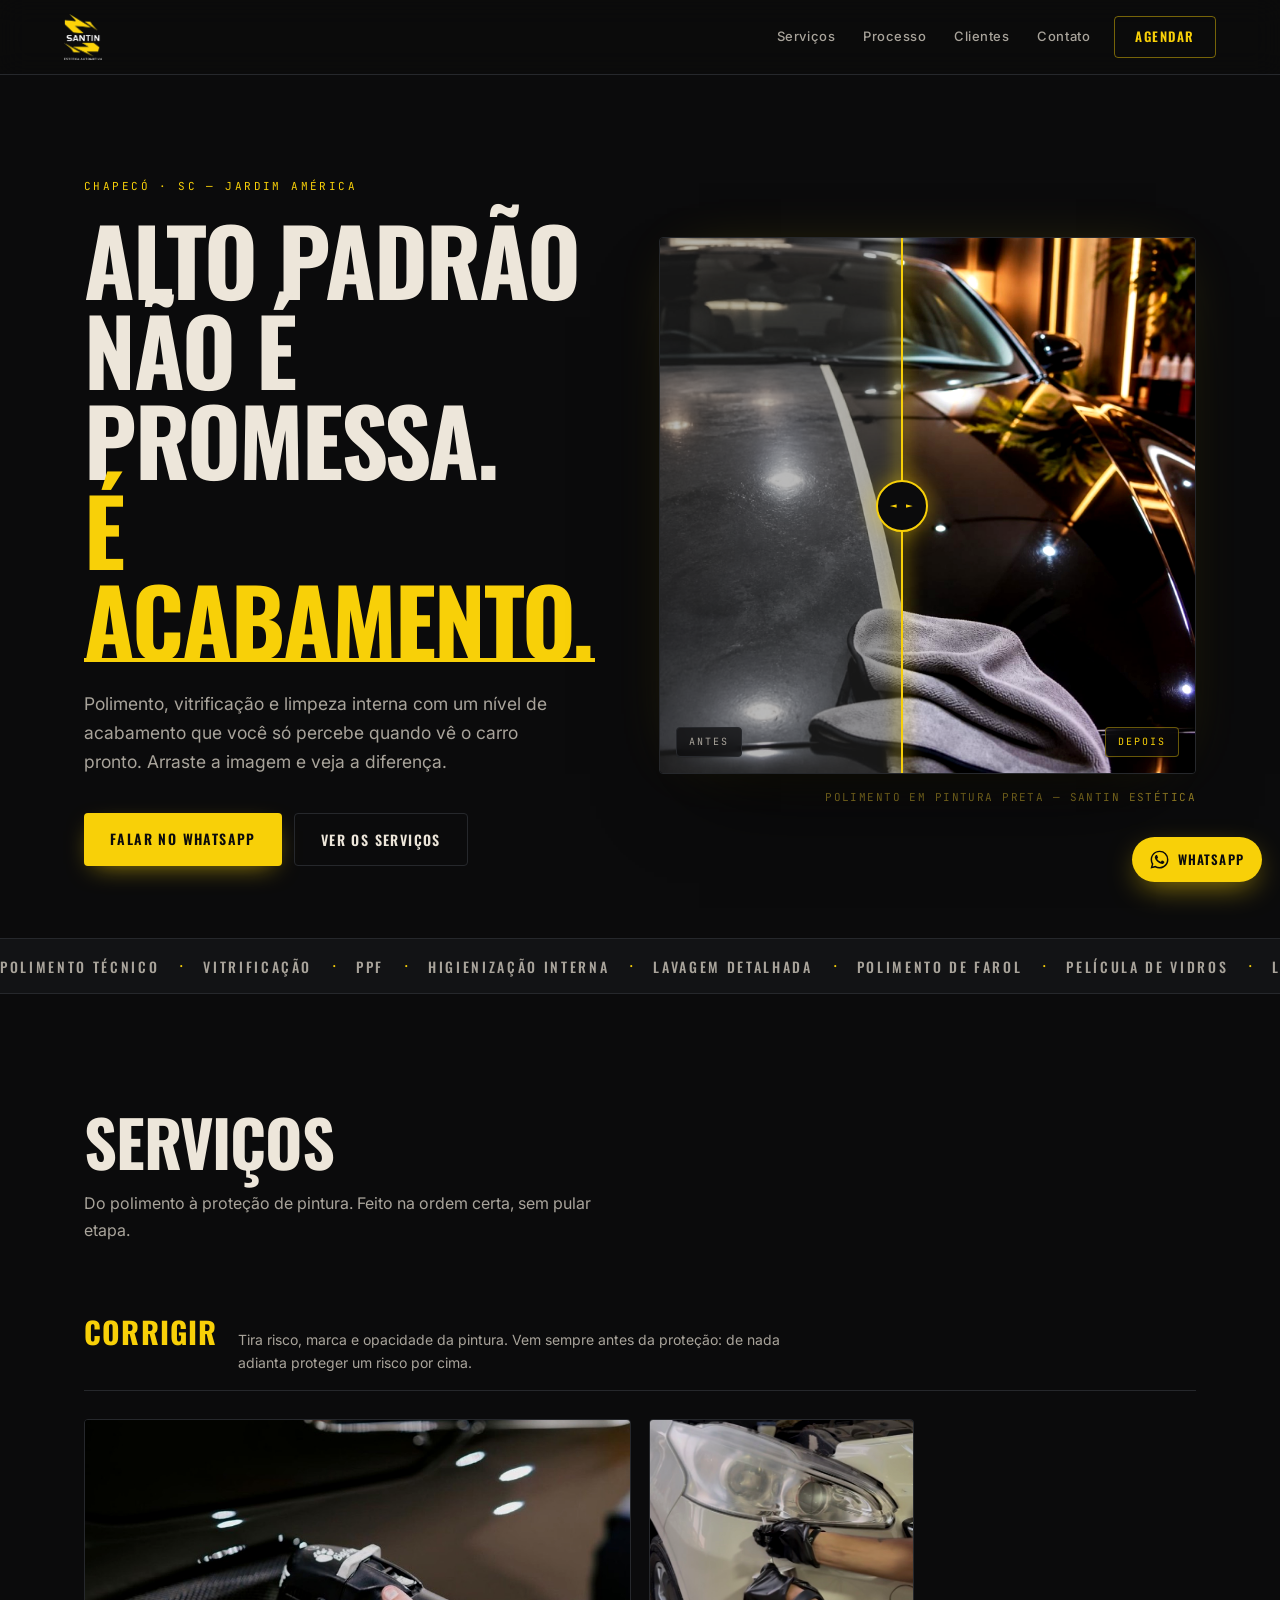
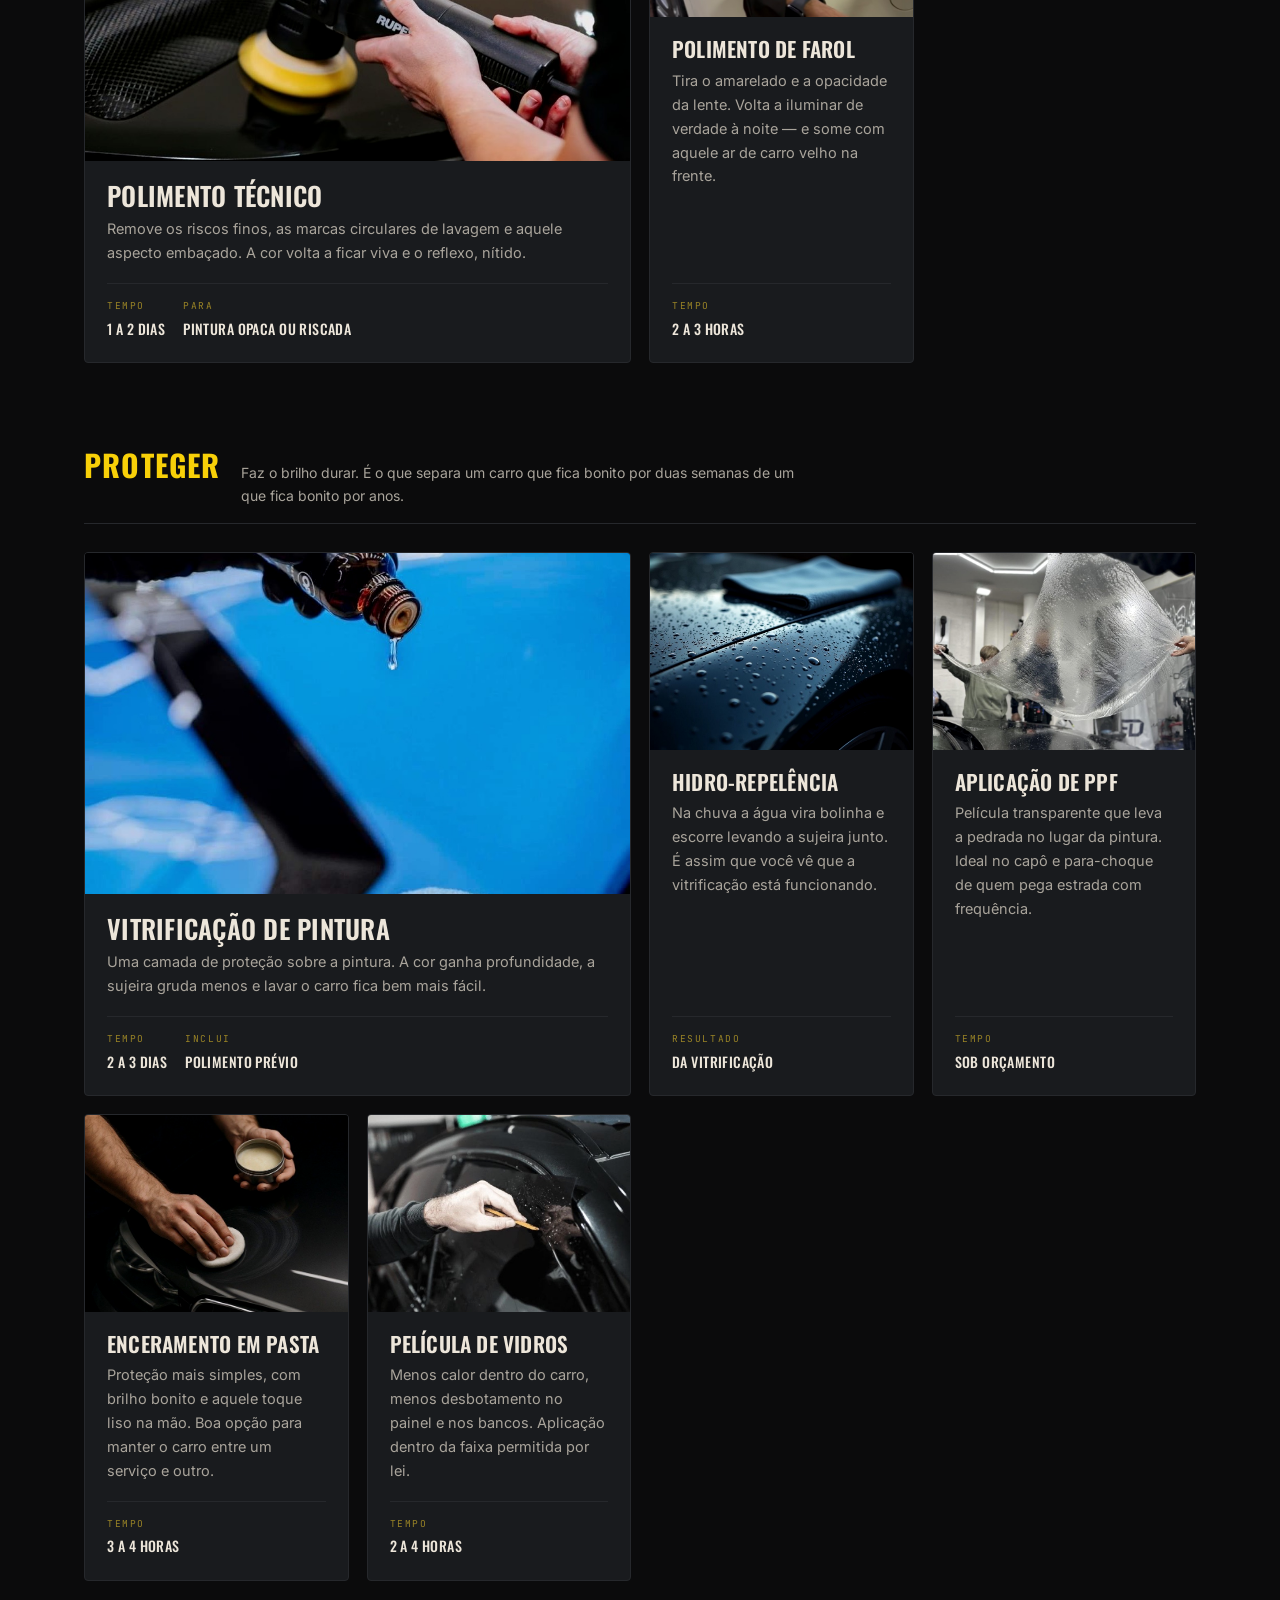
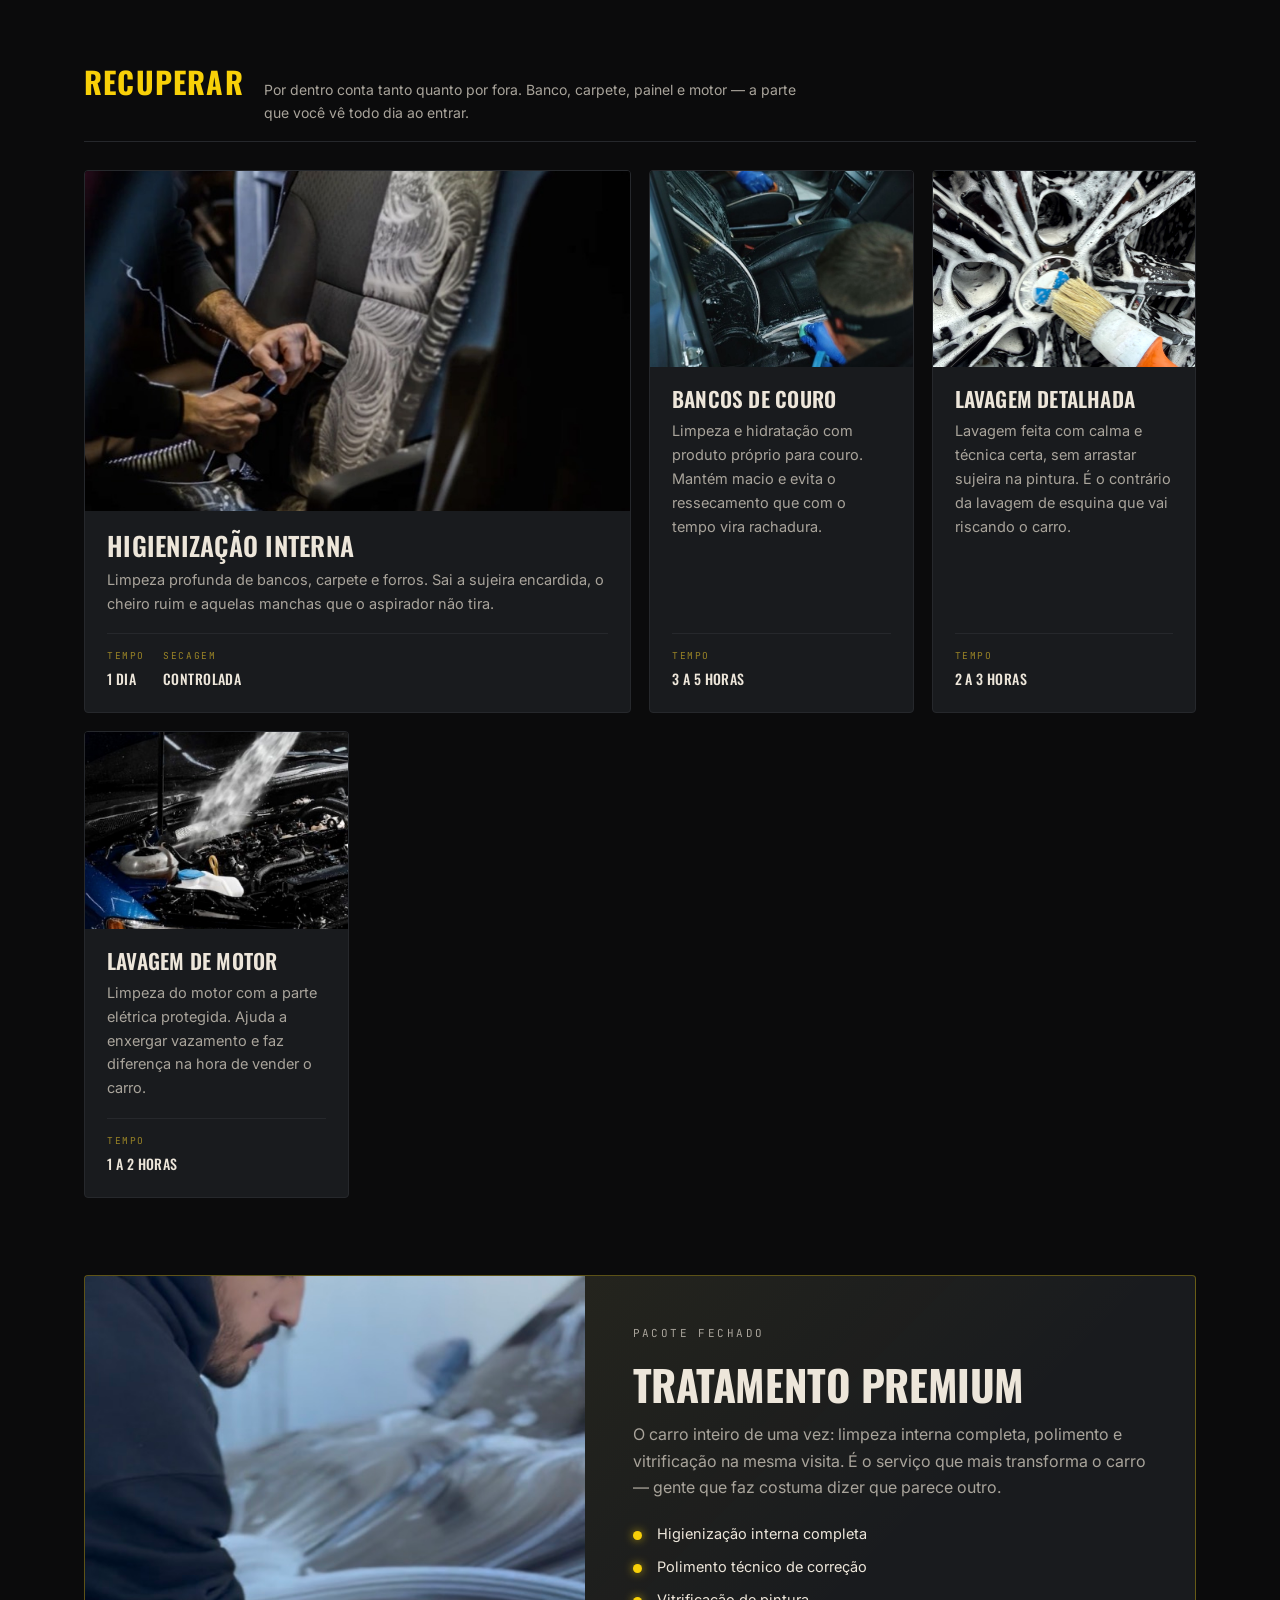
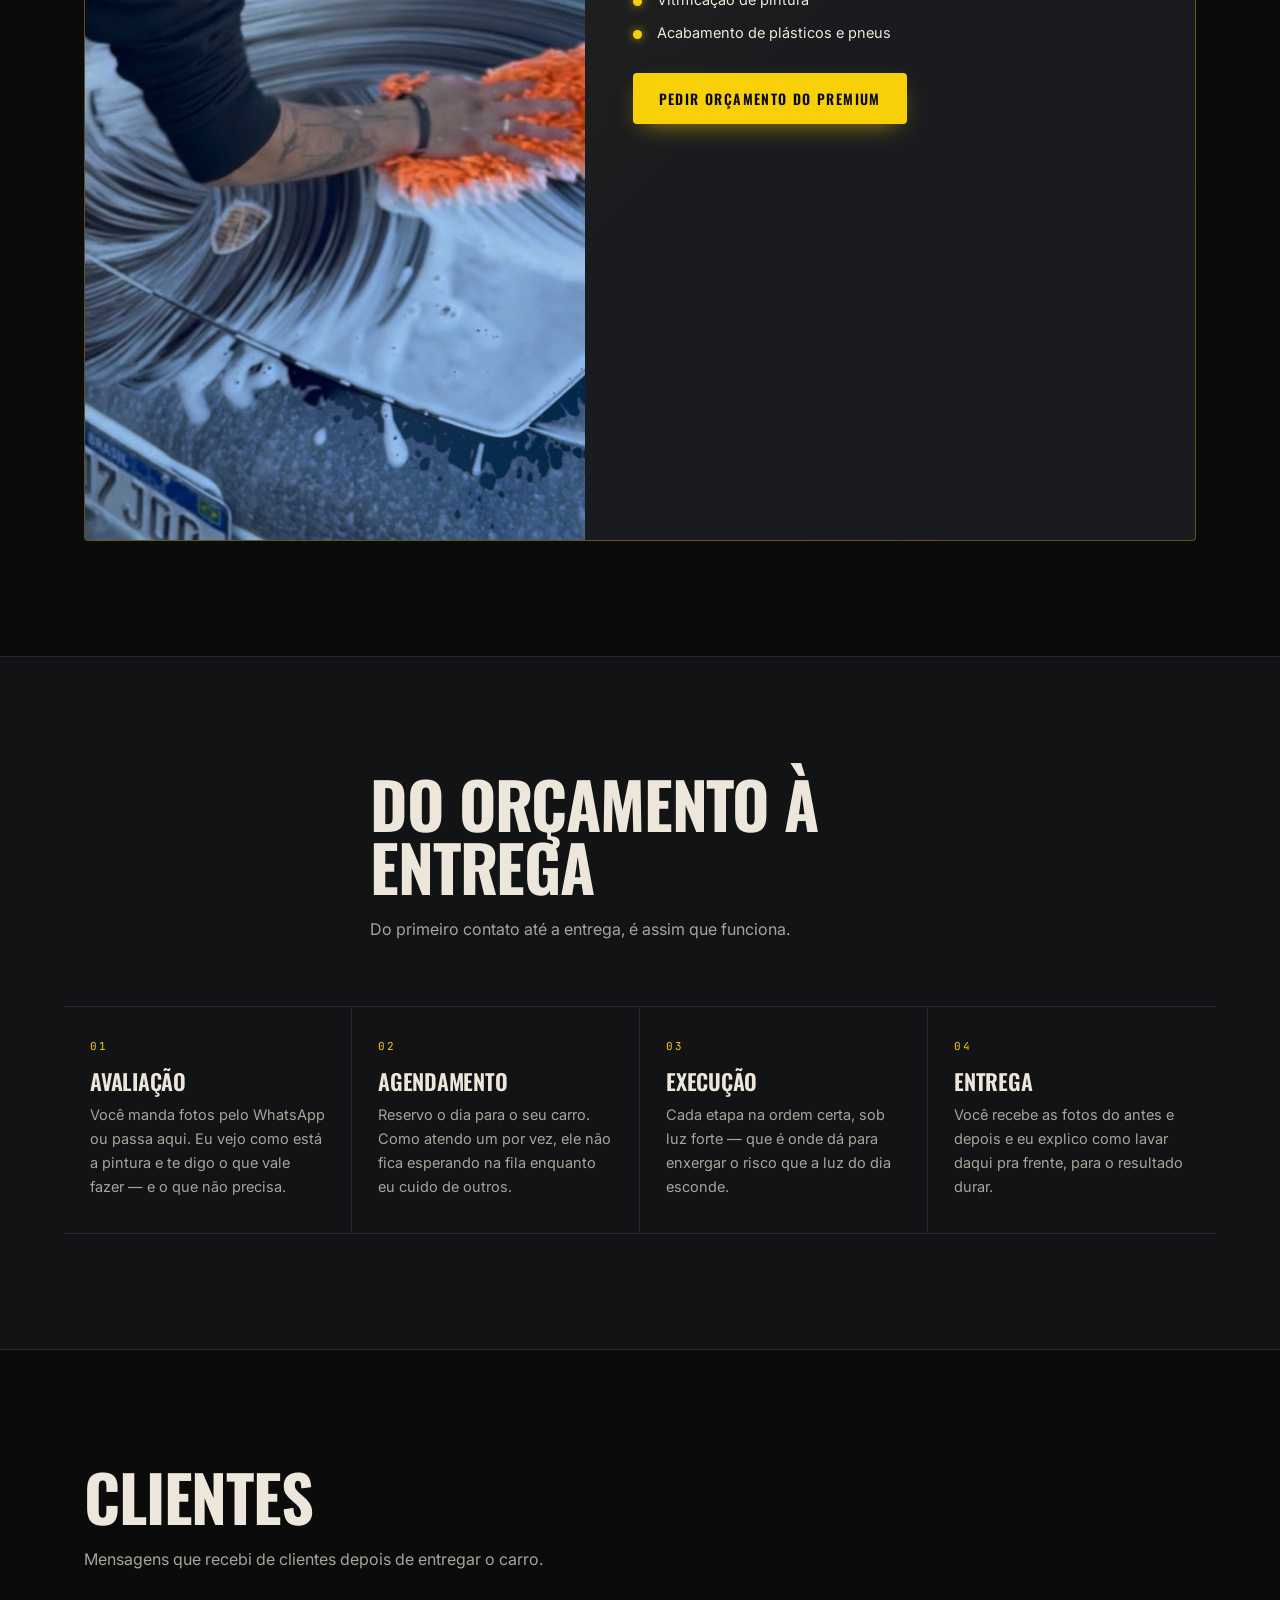
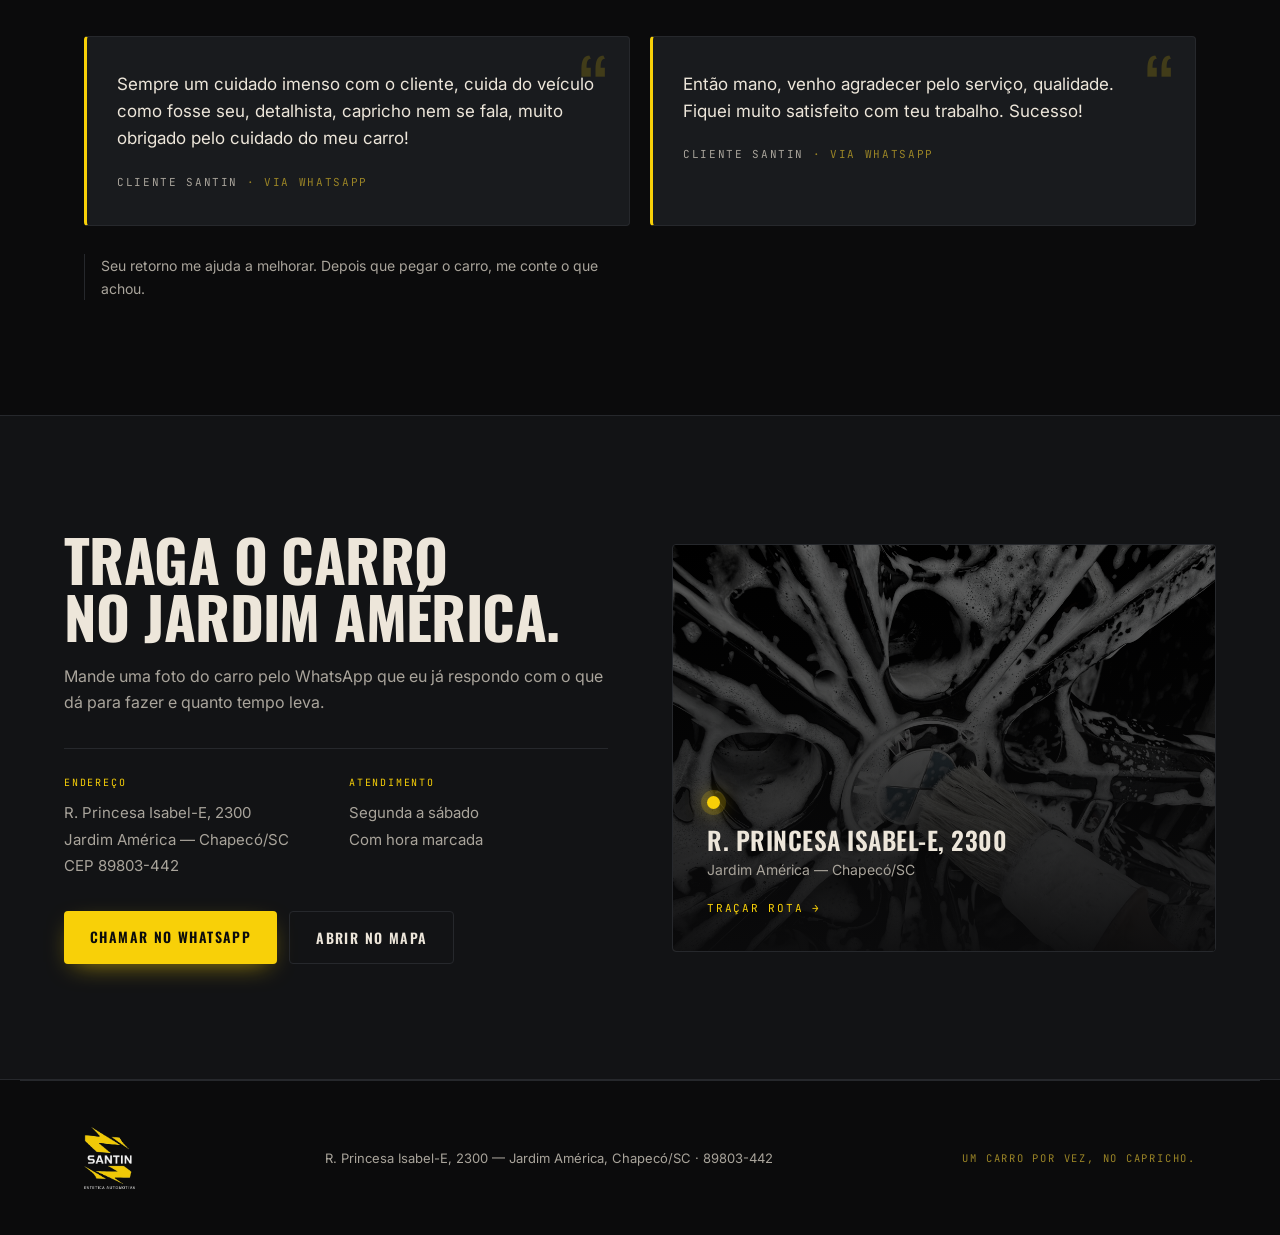
==== index.html @ 8087902e "Move o site para a raiz do repositório Hospedagens estáticas servem a raiz do projeto por padrão. Co" ====
<!DOCTYPE html>
<html lang="pt-BR">
<head>
<meta charset="UTF-8">
<meta name="viewport" content="width=device-width, initial-scale=1">
<title>Santin Estética Automotiva — Polimento e Vitrificação em Chapecó</title>
<meta name="description" content="Polimento, vitrificação, limpeza interna e proteção de pintura em Chapecó/SC. Um carro por vez, no capricho. R. Princesa Isabel-E, 2300 — Jardim América.">
<meta property="og:title" content="Santin Estética Automotiva — Chapecó/SC">
<meta property="og:description" content="Alto padrão não é promessa, é acabamento. Polimento, vitrificação e limpeza interna em Chapecó/SC.">
<meta property="og:image" content="img/hero-polimento.jpg">
<meta name="twitter:card" content="summary_large_image">
<meta property="og:type" content="website">
<link rel="icon" type="image/png" href="img/favicon.png">
<link rel="apple-touch-icon" href="img/apple-touch-icon.png">
<meta name="theme-color" content="#0B0B0C">
<link rel="preconnect" href="https://fonts.googleapis.com">
<link rel="preconnect" href="https://fonts.gstatic.com" crossorigin>
<link href="https://fonts.googleapis.com/css2?family=Oswald:wght@400;500;600;700&family=Inter:wght@400;500;600&family=JetBrains+Mono:wght@400;500&display=swap" rel="stylesheet">
<link rel="stylesheet" href="style.css">
<script type="application/ld+json">
{
  "@context": "https://schema.org",
  "@type": "AutoDetailing",
  "name": "Santin Estética Automotiva",
  "image": "img/hero-polimento.jpg",
  "logo": "img/logo-512.png",
  "address": {
    "@type": "PostalAddress",
    "streetAddress": "R. Princesa Isabel-E, 2300",
    "addressLocality": "Chapecó",
    "addressRegion": "SC",
    "postalCode": "89803-442",
    "addressCountry": "BR"
  },
  "areaServed": "Chapecó e região",
  "priceRange": "$$"
}
</script>
</head>
<body>

<a class="skip" href="#servicos">Pular para os serviços</a>

<header class="nav" id="topo">
  <a class="brand" href="#topo" aria-label="Santin Estética Automotiva — início">
    <img src="img/logo.png" alt="Santin Estética Automotiva" width="627" height="762">
  </a>
  <nav class="nav-links" aria-label="Seções">
    <a href="#servicos">Serviços</a>
    <a href="#processo">Processo</a>
    <a href="#clientes">Clientes</a>
    <a href="#contato">Contato</a>
  </nav>
  <a class="nav-cta" href="https://wa.me/5549999999999" target="_blank" rel="noopener">Agendar</a>
</header>

<!-- ============ HERO ============ -->
<section class="hero">
  <div class="hero-copy">
    <p class="eyebrow">Chapecó · SC — Jardim América</p>
    <h1>
      Alto padrão<br>
      não é promessa.<br>
      <span class="h1-accent">É acabamento.</span>
    </h1>
    <p class="lede">
      Polimento, vitrificação e limpeza interna com um nível de acabamento
      que você só percebe quando vê o carro pronto.
      <span class="lede-hint">Arraste a imagem e veja a diferença.</span>
    </p>
    <div class="hero-actions">
      <a class="btn btn-primary" href="https://wa.me/5549999999999" target="_blank" rel="noopener">
        Falar no WhatsApp
      </a>
      <a class="btn btn-ghost" href="#servicos">Ver os serviços</a>
    </div>
  </div>

  <figure class="reveal" id="reveal">
    <div class="reveal-frame">
      <img class="reveal-img reveal-after" src="img/hero-polimento.jpg" alt="Capô preto após o polimento, refletindo as luzes como um espelho">
      <div class="reveal-clip" id="revealClip">
        <img class="reveal-img reveal-before" src="img/hero-polimento.jpg" alt="A mesma pintura antes, opaca e sem reflexo">
      </div>
      <div class="reveal-line" id="revealLine">
        <button class="reveal-grip" id="revealGrip" type="button"
                role="slider" aria-label="Comparar antes e depois do polimento"
                aria-valuemin="0" aria-valuemax="100" aria-valuenow="50" aria-orientation="horizontal">
          <span aria-hidden="true">◄ ►</span>
        </button>
      </div>
      <span class="reveal-tag reveal-tag-l">Antes</span>
      <span class="reveal-tag reveal-tag-r">Depois</span>
    </div>
    <figcaption>Polimento em pintura preta — Santin Estética</figcaption>
  </figure>
</section>

<!-- ============ FAIXA ============ -->
<div class="ticker" aria-hidden="true">
  <div class="ticker-track">
    <span>Polimento técnico</span><i>·</i><span>Vitrificação</span><i>·</i><span>PPF</span><i>·</i>
    <span>Higienização interna</span><i>·</i><span>Lavagem detalhada</span><i>·</i><span>Polimento de farol</span><i>·</i>
    <span>Película de vidros</span><i>·</i><span>Lavagem de motor</span><i>·</i>
    <span>Polimento técnico</span><i>·</i><span>Vitrificação</span><i>·</i><span>PPF</span><i>·</i>
    <span>Higienização interna</span><i>·</i><span>Lavagem detalhada</span><i>·</i><span>Polimento de farol</span><i>·</i>
    <span>Película de vidros</span><i>·</i><span>Lavagem de motor</span><i>·</i>
  </div>
</div>

<!-- ============ SERVIÇOS ============ -->
<section class="section" id="servicos">
  <header class="section-head">
    <h2>Serviços</h2>
    <p class="section-lede">
      Do polimento à proteção de pintura. Feito na ordem certa, sem pular etapa.
    </p>
  </header>

  <!-- CORRIGIR -->
  <div class="group">
    <div class="group-label">
      <span class="group-tag">Corrigir</span>
      <p>Tira risco, marca e opacidade da pintura. Vem sempre antes da proteção: de nada adianta proteger um risco por cima.</p>
    </div>
    <div class="cards">
      <article class="card card-lg">
        <div class="card-img"><img src="img/polimento-tecnico.jpg" alt="Politriz trabalhando a lataria durante polimento técnico" loading="lazy"></div>
        <div class="card-body">
          <h3>Polimento técnico</h3>
          <p>Remove os riscos finos, as marcas circulares de lavagem e aquele aspecto embaçado. A cor volta a ficar viva e o reflexo, nítido.</p>
          <ul class="spec">
            <li><span>Tempo</span><b>1 a 2 dias</b></li>
            <li><span>Para</span><b>Pintura opaca ou riscada</b></li>
          </ul>
        </div>
      </article>
      <article class="card">
        <div class="card-img"><img src="img/polimento-farol.jpg" alt="Farol poliído, com a lente novamente transparente" loading="lazy"></div>
        <div class="card-body">
          <h3>Polimento de farol</h3>
          <p>Tira o amarelado e a opacidade da lente. Volta a iluminar de verdade à noite — e some com aquele ar de carro velho na frente.</p>
          <ul class="spec">
            <li><span>Tempo</span><b>2 a 3 horas</b></li>
          </ul>
        </div>
      </article>
    </div>
  </div>

  <!-- PROTEGER -->
  <div class="group">
    <div class="group-label">
      <span class="group-tag">Proteger</span>
      <p>Faz o brilho durar. É o que separa um carro que fica bonito por duas semanas de um que fica bonito por anos.</p>
    </div>
    <div class="cards">
      <article class="card card-lg">
        <div class="card-img"><img src="img/vitrificacao.jpg" alt="Pintura vitrificada com reflexo profundo" loading="lazy"></div>
        <div class="card-body">
          <h3>Vitrificação de pintura</h3>
          <p>Uma camada de proteção sobre a pintura. A cor ganha profundidade, a sujeira gruda menos e lavar o carro fica bem mais fácil.</p>
          <ul class="spec">
            <li><span>Tempo</span><b>2 a 3 dias</b></li>
            <li><span>Inclui</span><b>Polimento prévio</b></li>
          </ul>
        </div>
      </article>
      <article class="card">
        <div class="card-img"><img src="img/hidrorepelencia.jpg" alt="Gotas d'água formando esferas sobre pintura vitrificada" loading="lazy"></div>
        <div class="card-body">
          <h3>Hidro-repelência</h3>
          <p>Na chuva a água vira bolinha e escorre levando a sujeira junto. É assim que você vê que a vitrificação está funcionando.</p>
          <ul class="spec">
            <li><span>Resultado</span><b>Da vitrificação</b></li>
          </ul>
        </div>
      </article>
      <article class="card">
        <div class="card-img"><img src="img/ppf.jpg" alt="Aplicação de película PPF transparente sobre a lataria" loading="lazy"></div>
        <div class="card-body">
          <h3>Aplicação de PPF</h3>
          <p>Película transparente que leva a pedrada no lugar da pintura. Ideal no capô e para-choque de quem pega estrada com frequência.</p>
          <ul class="spec">
            <li><span>Tempo</span><b>Sob orçamento</b></li>
          </ul>
        </div>
      </article>
      <article class="card">
        <div class="card-img"><img src="img/enceramento.jpg" alt="Aplicação de cera em pasta sobre a pintura" loading="lazy"></div>
        <div class="card-body">
          <h3>Enceramento em pasta</h3>
          <p>Proteção mais simples, com brilho bonito e aquele toque liso na mão. Boa opção para manter o carro entre um serviço e outro.</p>
          <ul class="spec">
            <li><span>Tempo</span><b>3 a 4 horas</b></li>
          </ul>
        </div>
      </article>
      <article class="card">
        <div class="card-img"><img src="img/pelicula.jpg" alt="Aplicação de película nos vidros do veículo" loading="lazy"></div>
        <div class="card-body">
          <h3>Película de vidros</h3>
          <p>Menos calor dentro do carro, menos desbotamento no painel e nos bancos. Aplicação dentro da faixa permitida por lei.</p>
          <ul class="spec">
            <li><span>Tempo</span><b>2 a 4 horas</b></li>
          </ul>
        </div>
      </article>
    </div>
  </div>

  <!-- RECUPERAR -->
  <div class="group">
    <div class="group-label">
      <span class="group-tag">Recuperar</span>
      <p>Por dentro conta tanto quanto por fora. Banco, carpete, painel e motor — a parte que você vê todo dia ao entrar.</p>
    </div>
    <div class="cards">
      <article class="card card-lg">
        <div class="card-img"><img src="img/higienizacao-bancos.jpg" alt="Extração de sujeira do banco durante higienização interna" loading="lazy"></div>
        <div class="card-body">
          <h3>Higienização interna</h3>
          <p>Limpeza profunda de bancos, carpete e forros. Sai a sujeira encardida, o cheiro ruim e aquelas manchas que o aspirador não tira.</p>
          <ul class="spec">
            <li><span>Tempo</span><b>1 dia</b></li>
            <li><span>Secagem</span><b>Controlada</b></li>
          </ul>
        </div>
      </article>
      <article class="card">
        <div class="card-img"><img src="img/bancos-couro.jpg" alt="Banco de couro limpo e hidratado" loading="lazy"></div>
        <div class="card-body">
          <h3>Bancos de couro</h3>
          <p>Limpeza e hidratação com produto próprio para couro. Mantém macio e evita o ressecamento que com o tempo vira rachadura.</p>
          <ul class="spec">
            <li><span>Tempo</span><b>3 a 5 horas</b></li>
          </ul>
        </div>
      </article>
      <article class="card">
        <div class="card-img"><img src="img/lavagem-detalhada.jpg" alt="Veículo durante lavagem detalhada" loading="lazy"></div>
        <div class="card-body">
          <h3>Lavagem detalhada</h3>
          <p>Lavagem feita com calma e técnica certa, sem arrastar sujeira na pintura. É o contrário da lavagem de esquina que vai riscando o carro.</p>
          <ul class="spec">
            <li><span>Tempo</span><b>2 a 3 horas</b></li>
          </ul>
        </div>
      </article>
      <article class="card">
        <div class="card-img"><img src="img/lavagem-motor.jpg" alt="Compartimento do motor limpo após lavagem" loading="lazy"></div>
        <div class="card-body">
          <h3>Lavagem de motor</h3>
          <p>Limpeza do motor com a parte elétrica protegida. Ajuda a enxergar vazamento e faz diferença na hora de vender o carro.</p>
          <ul class="spec">
            <li><span>Tempo</span><b>1 a 2 horas</b></li>
          </ul>
        </div>
      </article>
    </div>
  </div>

  <!-- PACOTE -->
  <aside class="combo">
    <div class="combo-media">
      <img src="img/tratamento-premium.jpg" alt="Veículo finalizado após tratamento completo" loading="lazy">
    </div>
    <div class="combo-body">
      <p class="eyebrow">Pacote fechado</p>
      <h3>Tratamento Premium</h3>
      <p>
        O carro inteiro de uma vez: limpeza interna completa, polimento e vitrificação
        na mesma visita. É o serviço que mais transforma o carro — gente que faz
        costuma dizer que parece outro.
      </p>
      <ul class="combo-list">
        <li>Higienização interna completa</li>
        <li>Polimento técnico de correção</li>
        <li>Vitrificação de pintura</li>
        <li>Acabamento de plásticos e pneus</li>
      </ul>
      <a class="btn btn-primary" href="https://wa.me/5549999999999?text=Oi!%20Quero%20um%20or%C3%A7amento%20do%20Tratamento%20Premium." target="_blank" rel="noopener">
        Pedir orçamento do Premium
      </a>
    </div>
  </aside>
</section>

<!-- ============ PROCESSO ============ -->
<section class="section section-alt" id="processo">
  <header class="section-head">
    <h2>Do orçamento à entrega</h2>
    <p class="section-lede">Do primeiro contato até a entrega, é assim que funciona.</p>
  </header>

  <ol class="steps">
    <li>
      <span class="step-n">01</span>
      <h3>Avaliação</h3>
      <p>Você manda fotos pelo WhatsApp ou passa aqui. Eu vejo como está a pintura e te digo o que vale fazer — e o que não precisa.</p>
    </li>
    <li>
      <span class="step-n">02</span>
      <h3>Agendamento</h3>
      <p>Reservo o dia para o seu carro. Como atendo um por vez, ele não fica esperando na fila enquanto eu cuido de outros.</p>
    </li>
    <li>
      <span class="step-n">03</span>
      <h3>Execução</h3>
      <p>Cada etapa na ordem certa, sob luz forte — que é onde dá para enxergar o risco que a luz do dia esconde.</p>
    </li>
    <li>
      <span class="step-n">04</span>
      <h3>Entrega</h3>
      <p>Você recebe as fotos do antes e depois e eu explico como lavar daqui pra frente, para o resultado durar.</p>
    </li>
  </ol>
</section>

<!-- ============ CLIENTES ============ -->
<section class="section" id="clientes">
  <header class="section-head">
    <h2>Clientes</h2>
    <p class="section-lede">Mensagens que recebi de clientes depois de entregar o carro.</p>
  </header>

  <div class="quotes">
    <figure class="quote">
      <blockquote>
        Sempre um cuidado imenso com o cliente, cuida do veículo como fosse seu,
        detalhista, capricho nem se fala, muito obrigado pelo cuidado do meu carro!
      </blockquote>
      <figcaption>Cliente Santin <span>· via WhatsApp</span></figcaption>
    </figure>
    <figure class="quote">
      <blockquote>
        Então mano, venho agradecer pelo serviço, qualidade. Fiquei muito satisfeito
        com teu trabalho. Sucesso!
      </blockquote>
      <figcaption>Cliente Santin <span>· via WhatsApp</span></figcaption>
    </figure>
  </div>

  <p class="quotes-note">
    Seu retorno me ajuda a melhorar. Depois que pegar o carro, me conte o que achou.
  </p>
</section>

<!-- ============ CONTATO ============ -->
<section class="section section-alt" id="contato">
  <div class="contact">
    <div class="contact-copy">
      <h2>Traga o carro<br>no Jardim América.</h2>
      <p class="section-lede">
        Mande uma foto do carro pelo WhatsApp que eu já respondo com o que dá para fazer
        e quanto tempo leva.
      </p>

      <dl class="contact-data">
        <div>
          <dt>Endereço</dt>
          <dd>
            R. Princesa Isabel-E, 2300<br>
            Jardim América — Chapecó/SC<br>
            CEP 89803-442
          </dd>
        </div>
        <div>
          <dt>Atendimento</dt>
          <dd>Segunda a sábado<br>Com hora marcada</dd>
        </div>
      </dl>

      <div class="hero-actions">
        <a class="btn btn-primary" href="https://wa.me/5549999999999" target="_blank" rel="noopener">Chamar no WhatsApp</a>
        <a class="btn btn-ghost" href="https://www.google.com/maps/search/?api=1&query=R.+Princesa+Isabel-E,+2300,+Jardim+Am%C3%A9rica,+Chapec%C3%B3+-+SC,+89803-442" target="_blank" rel="noopener">Abrir no mapa</a>
      </div>
    </div>

    <a class="contact-map" href="https://www.google.com/maps/search/?api=1&query=R.+Princesa+Isabel-E,+2300,+Jardim+Am%C3%A9rica,+Chapec%C3%B3+-+SC,+89803-442" target="_blank" rel="noopener">
      <img src="img/lavagem-detalhada.jpg" alt="" loading="lazy">
      <div class="map-overlay">
        <span class="map-pin" aria-hidden="true"></span>
        <strong>R. Princesa Isabel-E, 2300</strong>
        <em>Jardim América — Chapecó/SC</em>
        <span class="map-go">Traçar rota &rarr;</span>
      </div>
    </a>
  </div>
</section>

<footer class="foot">
  <div class="foot-brand">
    <img src="img/logo.png" alt="Santin Estética Automotiva" width="627" height="762">
  </div>
  <p class="foot-addr">R. Princesa Isabel-E, 2300 — Jardim América, Chapecó/SC · 89803-442</p>
  <p class="foot-note">Um carro por vez, no capricho.</p>
</footer>

<a class="wpp" href="https://wa.me/5549999999999" target="_blank" rel="noopener" aria-label="Falar no WhatsApp">
  <svg viewBox="0 0 24 24" aria-hidden="true" fill="currentColor">
    <path d="M17.47 14.38c-.3-.15-1.75-.86-2.02-.96-.27-.1-.47-.15-.67.15-.2.3-.77.96-.94 1.16-.17.2-.35.22-.64.07-.3-.15-1.25-.46-2.38-1.47-.88-.78-1.47-1.75-1.64-2.05-.17-.3-.02-.46.13-.6.13-.13.3-.35.45-.52.15-.17.2-.3.3-.5.1-.2.05-.37-.02-.52-.07-.15-.67-1.6-.92-2.2-.24-.58-.49-.5-.67-.51h-.57c-.2 0-.52.07-.8.37-.27.3-1.04 1.02-1.04 2.48s1.07 2.88 1.22 3.08c.15.2 2.1 3.2 5.08 4.49.71.3 1.26.49 1.69.63.71.22 1.36.19 1.87.12.57-.09 1.75-.72 2-1.41.25-.69.25-1.28.17-1.41-.07-.13-.27-.2-.57-.35M12.04 21.5h-.01a9.4 9.4 0 0 1-4.79-1.31l-.34-.2-3.56.93.95-3.47-.22-.36a9.38 9.38 0 0 1-1.44-5.01c0-5.18 4.22-9.4 9.41-9.4 2.51 0 4.87.98 6.65 2.76a9.34 9.34 0 0 1 2.75 6.65c0 5.18-4.22 9.4-9.4 9.4m8-17.4A11.32 11.32 0 0 0 12.04 1C5.84 1 .8 6.04.8 12.23c0 1.98.52 3.91 1.5 5.62L.7 23.5l5.78-1.52a11.2 11.2 0 0 0 5.55 1.42h.01c6.19 0 11.23-5.04 11.24-11.23a11.17 11.17 0 0 0-3.28-7.94"/>
  </svg>
  <span>WhatsApp</span>
</a>

<script src="script.js"></script>
</body>
</html>
---- style.css ----
/* ============================================================
   SANTIN ESTÉTICA AUTOMOTIVA
   Paleta extraída da foto do box: preto de piso, grafite de
   parede, âmbar das luminárias, latão fosco, osso quente.
   ============================================================ */

:root{
  --ink:        #0B0B0C;   /* piso do box */
  --ink-2:      #121315;   /* parede */
  --ink-3:      #191B1E;   /* cartão */
  --line:       #26282C;
  --amber:      #F8D008;   /* amarelo da marca */
  --amber-soft: #FFE261;
  --brass:      #9A8426;   /* amarelo rebaixado, p/ rótulos */
  --bone:       #EDE6DA;   /* texto */
  --bone-dim:   #A9A49B;

  --display: 'Oswald', 'Arial Narrow', sans-serif;
  --body:    'Inter', system-ui, -apple-system, sans-serif;
  --mono:    'JetBrains Mono', ui-monospace, monospace;

  --maxw: 1240px;
  --pad: clamp(20px, 5vw, 64px);
  --r: 4px;
}

*{ box-sizing:border-box; }
html{ scroll-behavior:smooth; }

body{
  margin:0;
  background:var(--ink);
  color:var(--bone);
  font-family:var(--body);
  font-size:16px;
  line-height:1.65;
  -webkit-font-smoothing:antialiased;
  overflow-x:hidden;
}

img{ max-width:100%; display:block; }

::selection{ background:var(--amber); color:var(--ink); }

a{ color:inherit; }

:focus-visible{
  outline:2px solid var(--amber);
  outline-offset:3px;
}

.skip{
  position:absolute; left:-9999px; top:0;
  background:var(--amber); color:var(--ink);
  padding:12px 20px; z-index:999; font-weight:600;
}
.skip:focus{ left:0; }

/* ---------- tipografia base ---------- */
h1,h2,h3{
  font-family:var(--display);
  font-weight:600;
  line-height:0.98;
  letter-spacing:-0.01em;
  text-transform:uppercase;
  margin:0;
}

.eyebrow{
  font-family:var(--mono);
  font-size:11px;
  letter-spacing:0.22em;
  text-transform:uppercase;
  color:var(--amber);
  margin:0 0 18px;
}

/* ============================================================
   NAV
   ============================================================ */
.nav{
  position:sticky; top:0; z-index:60;
  display:flex; align-items:center; gap:24px;
  padding:14px var(--pad);
  background:rgba(11,11,12,.82);
  backdrop-filter:blur(14px);
  border-bottom:1px solid var(--line);
}

.brand{
  display:flex; align-items:center;
  text-decoration:none; margin-right:auto;
}
.brand img{
  height:46px; width:auto;
  transition:filter .25s;
}
.brand:hover img{ filter:drop-shadow(0 0 12px rgba(248,208,8,.45)); }

.nav-links{ display:flex; gap:28px; }
.nav-links a{
  font-size:13px; font-weight:500; text-decoration:none;
  letter-spacing:0.04em; color:var(--bone-dim);
  padding:4px 0; position:relative; transition:color .2s;
}
.nav-links a::after{
  content:''; position:absolute; left:0; bottom:0;
  width:0; height:1px; background:var(--amber); transition:width .25s;
}
.nav-links a:hover{ color:var(--bone); }
.nav-links a:hover::after{ width:100%; }

.nav-cta{
  font-family:var(--display); font-size:13px; font-weight:600;
  letter-spacing:0.12em; text-transform:uppercase;
  text-decoration:none; color:var(--amber);
  border:1px solid rgba(248,208,8,.45);
  padding:9px 20px; border-radius:var(--r);
  transition:background .2s, color .2s;
}
.nav-cta:hover{ background:var(--amber); color:var(--ink); }

/* ============================================================
   HERO
   ============================================================ */
.hero{
  max-width:var(--maxw); margin:0 auto;
  padding:clamp(48px,8vw,104px) var(--pad) clamp(40px,6vw,72px);
  display:grid; grid-template-columns:1fr 1.05fr;
  gap:clamp(32px,5vw,68px); align-items:center;
}

.hero h1{
  font-size:clamp(50px,7.6vw,92px);
  font-weight:700;
  letter-spacing:-0.022em;
  margin-bottom:26px;
}
.h1-accent{
  color:var(--amber);
  position:relative;
  display:inline-block;
}
.h1-accent::after{
  content:''; position:absolute; left:0; right:0; bottom:0.02em;
  height:4px;
  background:var(--amber);
}

.lede{
  font-size:clamp(15.5px,1.65vw,17.5px);
  color:var(--bone-dim); max-width:44ch; margin:0 0 36px;
}

.hero-actions{ display:flex; flex-wrap:wrap; gap:12px; }

.btn{
  font-family:var(--display); font-weight:600; font-size:14px;
  letter-spacing:0.1em; text-transform:uppercase;
  text-decoration:none; padding:14px 26px; border-radius:var(--r);
  display:inline-block; transition:transform .18s, background .2s, color .2s, border-color .2s;
}
.btn:active{ transform:translateY(1px); }

.btn-primary{
  background:var(--amber); color:var(--ink);
  box-shadow:0 8px 26px -10px rgba(248,208,8,.7);
}
.btn-primary:hover{ background:var(--amber-soft); }

.btn-ghost{
  border:1px solid var(--line); color:var(--bone);
}
.btn-ghost:hover{ border-color:var(--amber); color:var(--amber); }


/* ---------- ASSINATURA: comparador antes/depois ---------- */
.reveal{ margin:0; }

.reveal-frame{
  position:relative; aspect-ratio:1/1;
  border-radius:var(--r); overflow:hidden;
  border:1px solid var(--line);
  box-shadow:0 40px 90px -40px #000, 0 0 60px -30px rgba(248,208,8,.3);
  user-select:none; touch-action:pan-y;
  cursor:ew-resize;
}

.reveal-img{
  position:absolute; inset:0;
  width:100%; height:100%; object-fit:cover;
}

/* "Depois": a foto como é — reflexo quente, contraste alto */
.reveal-after{
  filter:saturate(1.1) contrast(1.1) brightness(1.02);
}

/* "Antes": mesma foto rebaixada — pintura fosca, sem reflexo */
.reveal-clip{
  position:absolute; inset:0;
  width:50%; overflow:hidden;
  will-change:width;
}
.reveal-before{
  filter:saturate(.3) contrast(.78) brightness(.82) blur(.4px);
  width:100vw; max-width:none;
}
/* trava a largura interna no tamanho do frame, não do clip */
.reveal-frame .reveal-clip .reveal-before{
  width:var(--frame-w, 100%);
}

.reveal-line{
  position:absolute; top:0; bottom:0; left:50%;
  width:2px; background:var(--amber);
  box-shadow:0 0 18px 2px rgba(248,208,8,.65);
  z-index:3; will-change:left;
}

.reveal-grip{
  position:absolute; top:50%; left:50%;
  transform:translate(-50%,-50%);
  width:52px; height:52px; border-radius:50%;
  background:var(--ink); border:2px solid var(--amber);
  color:var(--amber); cursor:grab;
  display:grid; place-items:center;
  font-size:11px; letter-spacing:.06em;
  font-family:var(--mono);
  box-shadow:0 0 24px rgba(248,208,8,.5);
  transition:transform .18s, background .18s;
  padding:0;
}
.reveal-grip:hover{ transform:translate(-50%,-50%) scale(1.07); }
.reveal-grip:active{ cursor:grabbing; }

.reveal-tag{
  position:absolute; bottom:16px; z-index:4;
  font-family:var(--mono); font-size:10px;
  letter-spacing:0.2em; text-transform:uppercase;
  padding:6px 12px; border-radius:var(--r);
  background:rgba(11,11,12,.72); backdrop-filter:blur(6px);
  border:1px solid var(--line);
}
.reveal-tag-l{ left:16px; color:var(--bone-dim); }
.reveal-tag-r{ right:16px; color:var(--amber); border-color:rgba(248,208,8,.4); }

.reveal figcaption{
  font-family:var(--mono); font-size:11px;
  letter-spacing:0.13em; text-transform:uppercase;
  color:var(--brass); margin-top:14px; text-align:right;
}

/* ============================================================
   TICKER
   ============================================================ */
.ticker{
  border-block:1px solid var(--line);
  background:var(--ink-2);
  overflow:hidden; padding:14px 0;
}
.ticker-track{
  display:flex; align-items:center; gap:20px;
  white-space:nowrap; width:max-content;
  animation:slide 44s linear infinite;
}
.ticker span{
  font-family:var(--display); font-size:14px; font-weight:500;
  letter-spacing:0.19em; text-transform:uppercase; color:var(--bone-dim);
}
.ticker i{ color:var(--amber); font-style:normal; }
@keyframes slide{ to{ transform:translateX(-50%); } }

/* ============================================================
   SEÇÕES
   ============================================================ */
.section{
  max-width:var(--maxw); margin:0 auto;
  padding:clamp(64px,9vw,120px) var(--pad);
}
.section-alt{
  max-width:none; background:var(--ink-2);
  border-block:1px solid var(--line);
}
.section-alt > *{ max-width:var(--maxw); margin-inline:auto; }

.section-head{ margin-bottom:clamp(40px,5vw,64px); max-width:54ch; }
.section-head h2{
  font-size:clamp(38px,5.2vw,64px); font-weight:700;
  letter-spacing:-0.018em; margin-bottom:18px;
}
.section-lede{ color:var(--bone-dim); margin:0; font-size:16px; }
.section-lede strong{ color:var(--bone); font-weight:600; }

/* ---------- grupos de serviço ---------- */
.group{ margin-bottom:clamp(48px,6vw,80px); }

.group-label{
  display:flex; align-items:baseline; gap:20px;
  padding-bottom:16px; margin-bottom:28px;
  border-bottom:1px solid var(--line);
  flex-wrap:wrap;
}
.group-tag{
  font-family:var(--display); font-size:clamp(22px,3vw,30px);
  font-weight:700; letter-spacing:0.04em; text-transform:uppercase;
  color:var(--amber); flex:none;
}
.group-label p{
  margin:0; color:var(--bone-dim); font-size:14px;
  max-width:62ch; flex:1 1 320px;
}

.cards{
  display:grid;
  grid-template-columns:repeat(auto-fill, minmax(260px,1fr));
  gap:18px;
}

.card{
  background:var(--ink-3);
  border:1px solid var(--line);
  border-radius:var(--r);
  overflow:hidden;
  display:flex; flex-direction:column;
  transition:border-color .25s, transform .25s;
}
.card:hover{ border-color:rgba(248,208,8,.42); transform:translateY(-3px); }

.card-lg{ grid-column:span 2; }

.card-img{ overflow:hidden; background:var(--ink); aspect-ratio:4/3; }
.card-lg .card-img{ aspect-ratio:16/10; }
.card-img img{
  width:100%; height:100%; object-fit:cover;
  filter:saturate(.92) contrast(1.05);
  transition:transform .6s cubic-bezier(.2,.7,.3,1), filter .4s;
}
.card:hover .card-img img{ transform:scale(1.05); filter:saturate(1.08) contrast(1.08); }

.card-body{ padding:22px; display:flex; flex-direction:column; flex:1; }
.card-body h3{
  font-size:21px; font-weight:600; letter-spacing:0.01em; margin-bottom:9px;
}
.card-lg .card-body h3{ font-size:26px; }
.card-body p{ margin:0; color:var(--bone-dim); font-size:14.5px; flex:1; }

.spec{
  list-style:none; margin:18px 0 0; padding:14px 0 0;
  border-top:1px solid var(--line);
  display:flex; flex-wrap:wrap; gap:18px;
}
.spec li{ display:flex; flex-direction:column; gap:3px; }
.spec span{
  font-family:var(--mono); font-size:9.5px; letter-spacing:0.17em;
  text-transform:uppercase; color:var(--brass);
}
.spec b{
  font-family:var(--display); font-weight:500; font-size:14px;
  letter-spacing:0.03em; text-transform:uppercase;
}

/* ---------- pacote premium ---------- */
.combo{
  display:grid; grid-template-columns:0.9fr 1.1fr;
  gap:0; margin-top:16px;
  border:1px solid rgba(248,208,8,.3);
  border-radius:var(--r); overflow:hidden;
  background:
    linear-gradient(135deg, rgba(248,208,8,.09), transparent 55%),
    var(--ink-3);
}
.combo-media{ overflow:hidden; min-height:300px; }
.combo-media img{ width:100%; height:100%; object-fit:cover; }
.combo-body{ padding:clamp(28px,4vw,48px); }
.combo-body h3{ font-size:clamp(30px,4vw,42px); font-weight:700; margin-bottom:16px; }
.combo-body > p{ color:var(--bone-dim); margin:0 0 22px; max-width:52ch; }

.combo-list{
  list-style:none; margin:0 0 28px; padding:0;
  display:grid; gap:9px;
}
.combo-list li{
  position:relative; padding-left:24px; font-size:14.5px;
}
.combo-list li::before{
  content:''; position:absolute; left:0; top:9px;
  width:9px; height:9px; border-radius:50%;
  background:var(--amber); box-shadow:0 0 10px rgba(248,208,8,.7);
}

/* ---------- processo ---------- */
.steps{
  list-style:none; margin:0; padding:0;
  display:grid; grid-template-columns:repeat(auto-fit, minmax(230px,1fr));
  gap:0;
  border-top:1px solid var(--line);
}
.steps li{
  padding:30px 26px 34px;
  border-bottom:1px solid var(--line);
  border-right:1px solid var(--line);
  transition:background .3s;
}
.steps li:last-child{ border-right:0; }
.steps li:hover{ background:rgba(248,208,8,.045); }
.step-n{
  font-family:var(--mono); font-size:11px; letter-spacing:0.2em;
  color:var(--amber); display:block; margin-bottom:16px;
}
.steps h3{ font-size:22px; margin-bottom:10px; }
.steps p{ margin:0; color:var(--bone-dim); font-size:14.5px; }

/* ---------- depoimentos ---------- */
.quotes{
  display:grid; grid-template-columns:repeat(auto-fit, minmax(300px,1fr));
  gap:20px;
}
.quote{
  margin:0; padding:34px 30px;
  background:var(--ink-3); border:1px solid var(--line);
  border-left:3px solid var(--amber);
  border-radius:var(--r);
  position:relative;
}
.quote::before{
  content:'“';
  font-family:var(--display); font-size:80px; line-height:1;
  color:rgba(248,208,8,.18);
  position:absolute; top:10px; right:22px;
}
.quote blockquote{
  margin:0 0 20px; font-size:17px; line-height:1.6;
}
.quote figcaption{
  font-family:var(--mono); font-size:11px;
  letter-spacing:0.15em; text-transform:uppercase; color:var(--bone-dim);
}
.quote figcaption span{ color:var(--brass); }

.quotes-note{
  margin:28px 0 0; color:var(--bone-dim);
  font-size:14px; max-width:60ch;
  padding-left:16px; border-left:1px solid var(--line);
}

/* ---------- contato ---------- */
.contact{
  display:grid; grid-template-columns:1fr 1fr;
  gap:clamp(32px,5vw,64px); align-items:center;
}
.contact h2{ font-size:clamp(36px,5vw,58px); font-weight:700; margin-bottom:18px; }

.contact-data{
  display:grid; grid-template-columns:repeat(auto-fit,minmax(180px,1fr));
  gap:26px; margin:32px 0;
  padding-top:26px; border-top:1px solid var(--line);
}
.contact-data dt{
  font-family:var(--mono); font-size:10px; letter-spacing:0.18em;
  text-transform:uppercase; color:var(--amber); margin-bottom:9px;
}
.contact-data dd{ margin:0; font-size:15px; color:var(--bone-dim); line-height:1.75; }

.contact-map{
  position:relative; display:block;
  border:1px solid var(--line); border-radius:var(--r);
  overflow:hidden; aspect-ratio:4/3; background:var(--ink-3);
  text-decoration:none;
  transition:border-color .25s;
}
.contact-map:hover{ border-color:rgba(248,208,8,.5); }
.contact-map img{
  position:absolute; inset:0; width:100%; height:100%;
  object-fit:cover;
  filter:grayscale(.85) brightness(.4) contrast(1.1);
  transition:transform .7s cubic-bezier(.2,.7,.3,1), filter .4s;
}
.contact-map:hover img{ transform:scale(1.04); filter:grayscale(.7) brightness(.47); }

.map-overlay{
  position:absolute; inset:0; z-index:2;
  display:flex; flex-direction:column; justify-content:flex-end;
  gap:5px; padding:clamp(22px,3vw,34px);
  background:linear-gradient(to top, rgba(11,11,12,.92), rgba(11,11,12,.25) 62%, transparent);
}
.map-pin{
  width:13px; height:13px; border-radius:50%;
  background:var(--amber); margin-bottom:12px;
  box-shadow:0 0 0 6px rgba(248,208,8,.18), 0 0 20px rgba(248,208,8,.7);
}
.map-overlay strong{
  font-family:var(--display); font-weight:600;
  font-size:clamp(19px,2.3vw,25px); letter-spacing:0.02em;
  text-transform:uppercase; line-height:1.1;
}
.map-overlay em{
  font-style:normal; font-size:14px; color:var(--bone-dim);
}
.map-go{
  font-family:var(--mono); font-size:11px; letter-spacing:0.16em;
  text-transform:uppercase; color:var(--amber); margin-top:12px;
}

/* ---------- rodapé ---------- */
.foot{
  padding:46px var(--pad);
  display:flex; flex-wrap:wrap; gap:20px 36px;
  align-items:center; justify-content:space-between;
  border-top:1px solid var(--line);
  max-width:var(--maxw); margin:0 auto;
}
.foot-brand{ display:flex; align-items:center; }
.foot-brand img{ height:62px; width:auto; opacity:.95; }
.foot-addr{ margin:0; font-size:13px; color:var(--bone-dim); }
.foot-note{
  margin:0; font-family:var(--mono); font-size:10.5px;
  letter-spacing:0.17em; text-transform:uppercase; color:var(--brass);
}

/* ---------- botão flutuante ---------- */
.wpp{
  position:fixed; right:18px; bottom:18px; z-index:70;
  display:flex; align-items:center; gap:9px;
  background:var(--amber); color:var(--ink);
  padding:12px 18px; border-radius:40px;
  text-decoration:none;
  font-family:var(--display); font-weight:600; font-size:13px;
  letter-spacing:0.09em; text-transform:uppercase;
  box-shadow:0 10px 30px -8px rgba(248,208,8,.65);
  transition:transform .2s, background .2s;
}
.wpp:hover{ transform:translateY(-2px); background:var(--amber-soft); }
.wpp svg{ width:19px; height:19px; flex:none; }

/* ============================================================
   REVEAL ON SCROLL
   ============================================================ */
.will-reveal{ opacity:0; transform:translateY(22px); }
.is-revealed{
  opacity:1; transform:none;
  transition:opacity .7s cubic-bezier(.2,.7,.3,1), transform .7s cubic-bezier(.2,.7,.3,1);
}

/* ============================================================
   RESPONSIVO
   ============================================================ */
@media (max-width:960px){
  .hero{ grid-template-columns:1fr; }
  .reveal{ order:-1; }
  .combo{ grid-template-columns:1fr; }
  .contact{ grid-template-columns:1fr; }
  .card-lg{ grid-column:span 1; }
  .nav-links{ display:none; }
}

@media (max-width:620px){
  .cards{ grid-template-columns:1fr; }
    
@media (prefers-reduced-motion:reduce){
  html{ scroll-behavior:auto; }
  *,*::before,*::after{
    animation-duration:.001ms !important;
    animation-iteration-count:1 !important;
    transition-duration:.001ms !important;
  }
  .will-reveal{ opacity:1; transform:none; }
}

/* ---------- estados dirigidos por JS ---------- */
.nav.is-stuck{
  box-shadow:0 1px 0 var(--line), 0 18px 40px -28px #000;
}
.reveal-frame.is-dragging{ cursor:ew-resize; }
.reveal-frame.is-dragging .reveal-grip{ transform:translate(-50%,-50%) scale(1.07); }
.reveal-frame.is-dragging .reveal-clip,
.reveal-frame.is-dragging .reveal-line{ transition:none; }

/* ============================================================
   AJUSTES DA IDENTIDADE (logo amarelo #F8D008)
   O amarelo puro tem brilho muito maior que o âmbar anterior:
   os halos precisam recuar para não estourar sobre o preto.
   ============================================================ */

.btn-primary{ box-shadow:0 8px 24px -12px rgba(248,208,8,.55); }
.wpp{ box-shadow:0 10px 28px -10px rgba(248,208,8,.5); }
.reveal-line{ box-shadow:0 0 14px 1px rgba(248,208,8,.45); }
.reveal-grip{ box-shadow:0 0 18px rgba(248,208,8,.35); }
.combo-list li::before{ box-shadow:0 0 8px rgba(248,208,8,.5); }
.map-pin{ box-shadow:0 0 0 6px rgba(248,208,8,.15), 0 0 16px rgba(248,208,8,.55); }

/* texto corrido em amarelo puro cansa a leitura: rótulos pequenos
   usam o tom rebaixado, o amarelo cheio fica para títulos e botões */
.eyebrow,
.contact-data dt{ color:#C9A91C; }

/* mobile: logo menor para não empurrar o botão da nav */
@media (max-width:620px){
  .brand img{ height:38px; }
  .foot-brand img{ height:52px; }
}

/* a instrução do comparador é apoio, não argumento de venda:
   fica um degrau abaixo da frase principal */
.lede-hint{
  display:block; margin-top:10px;
  font-size:13.5px; color:var(--brass);
}
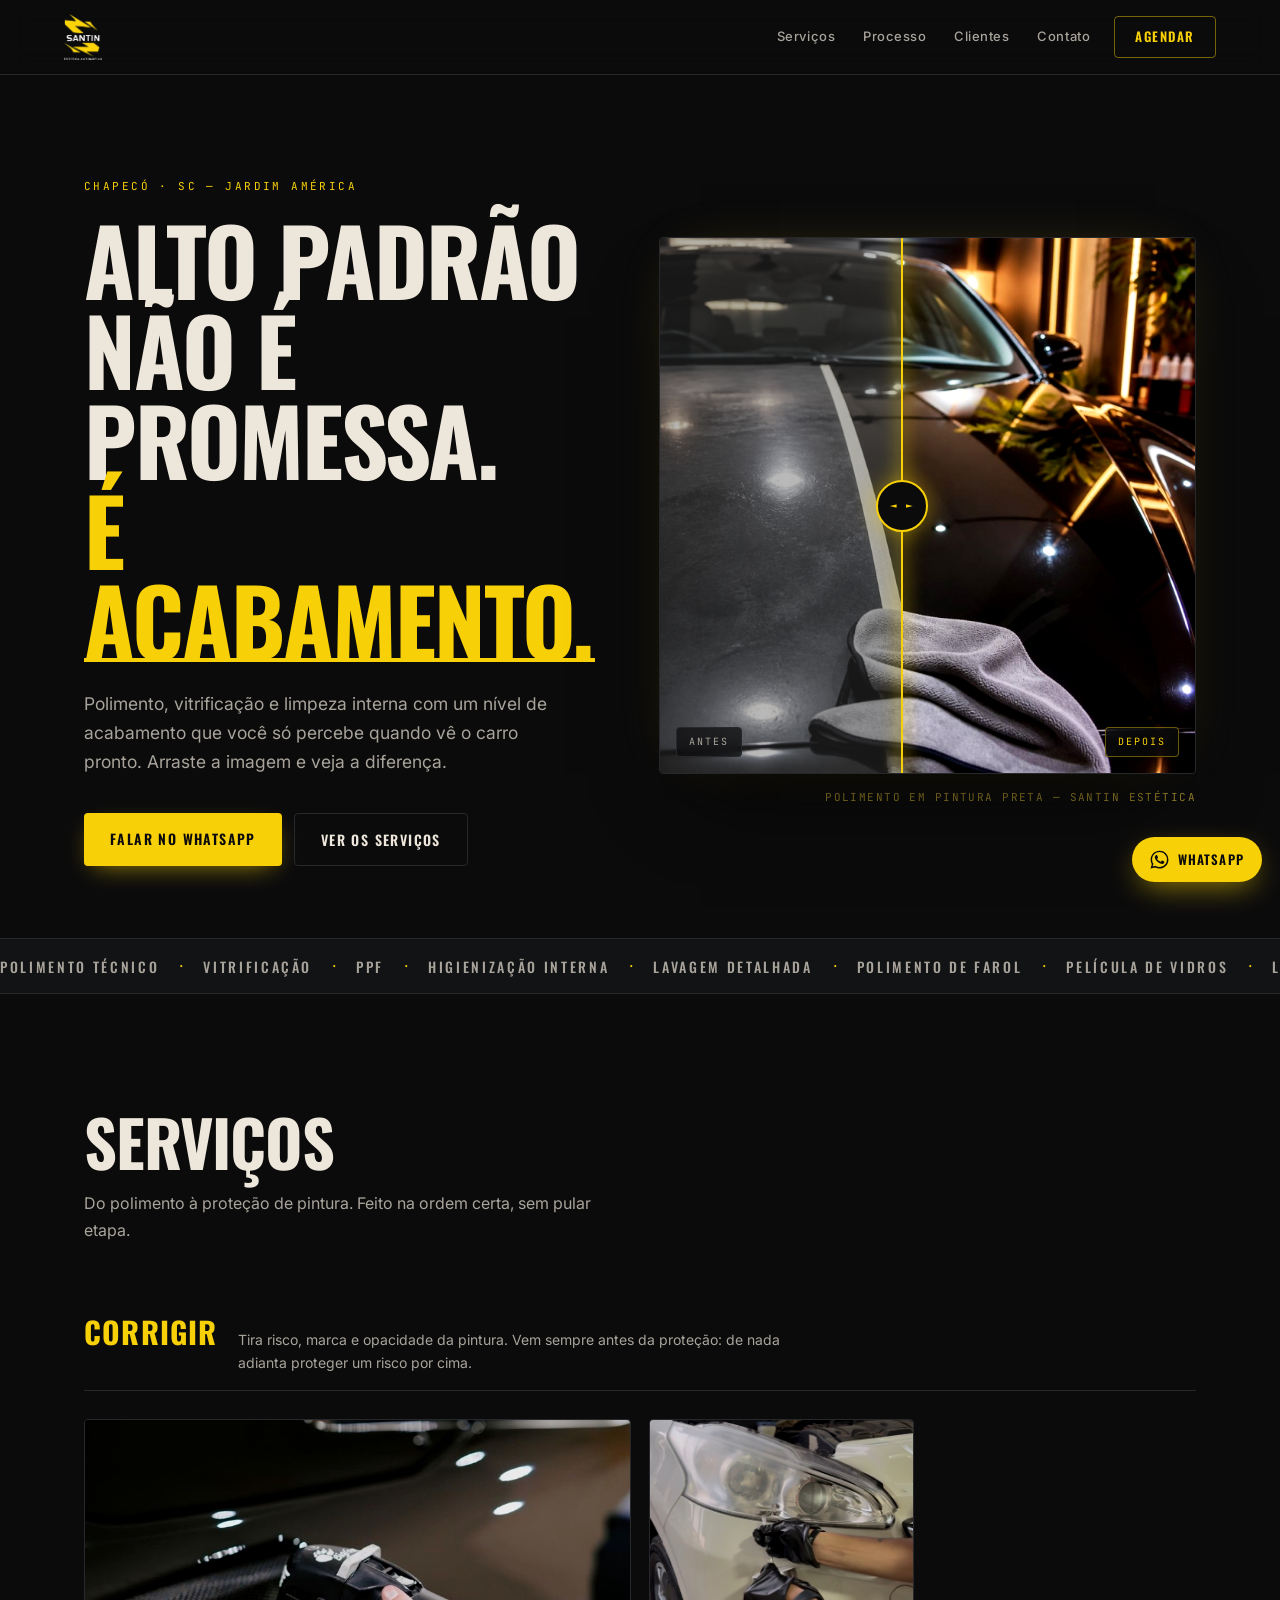
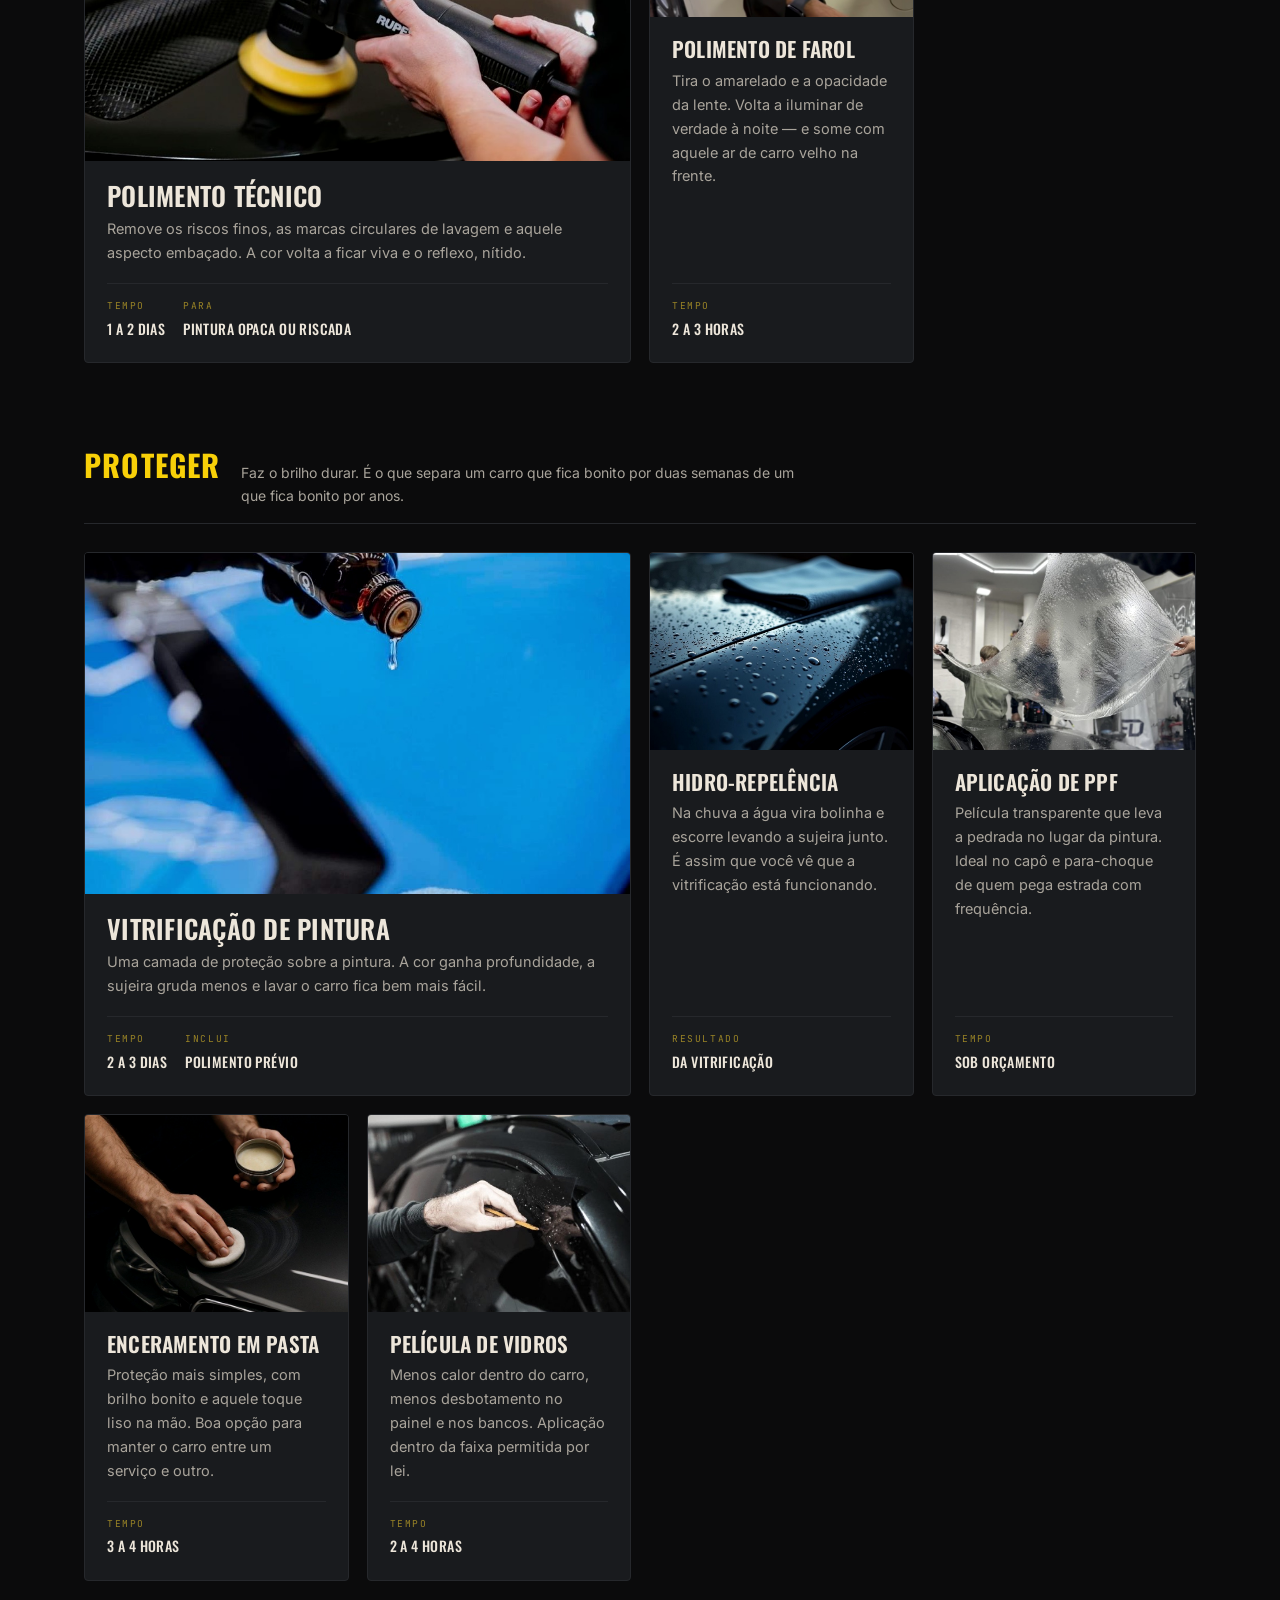
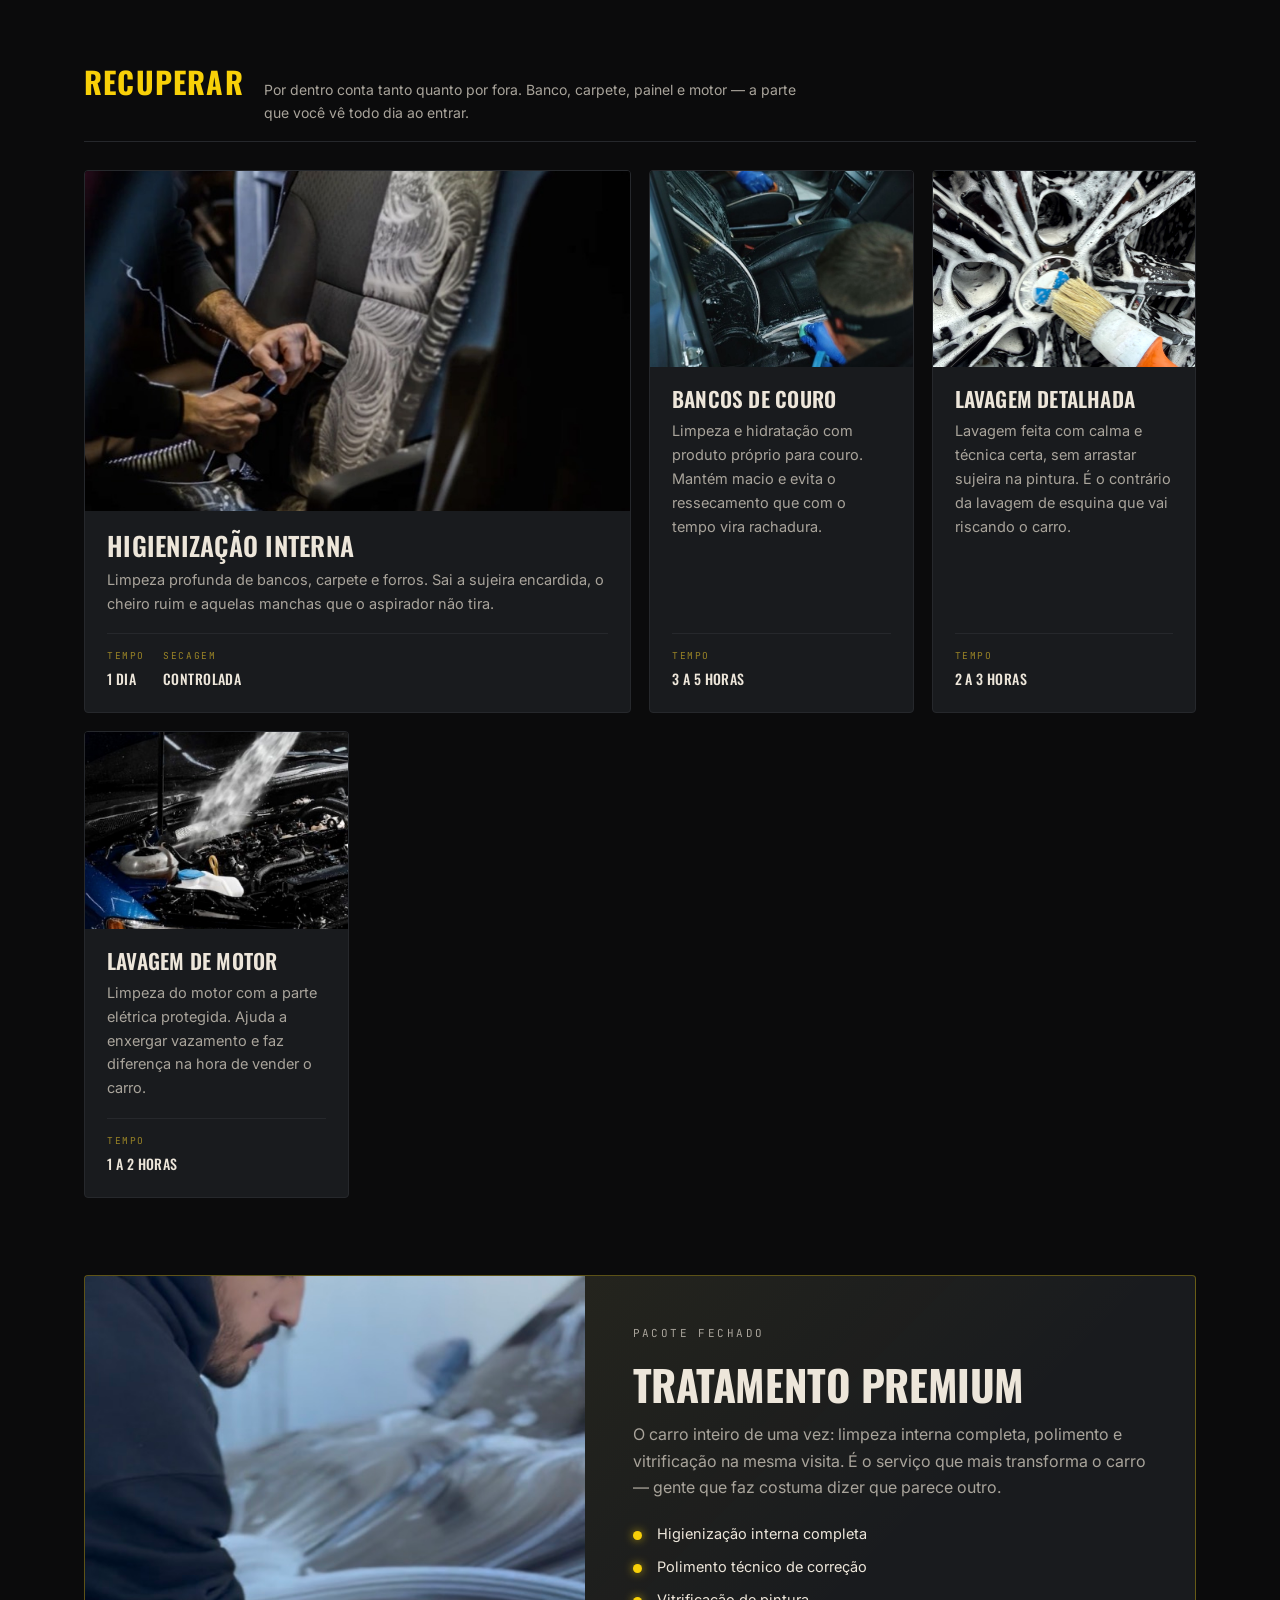
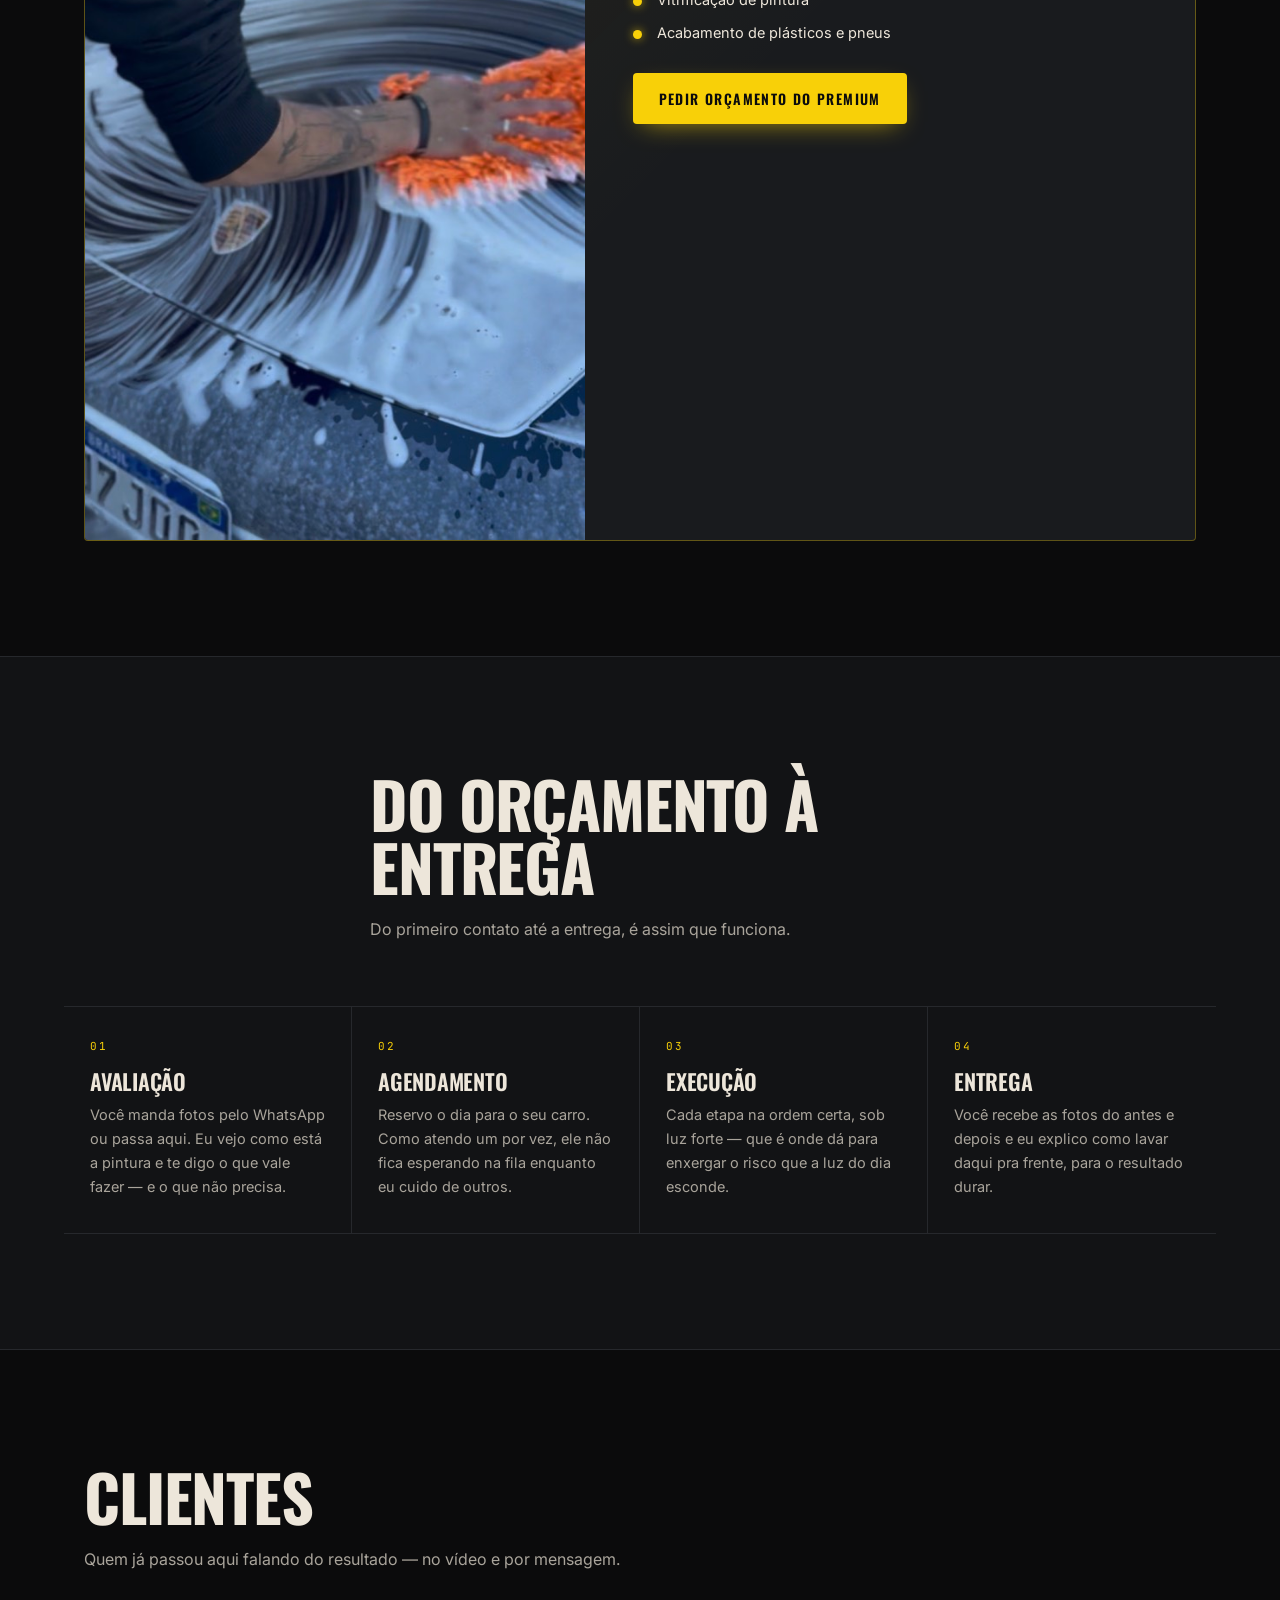
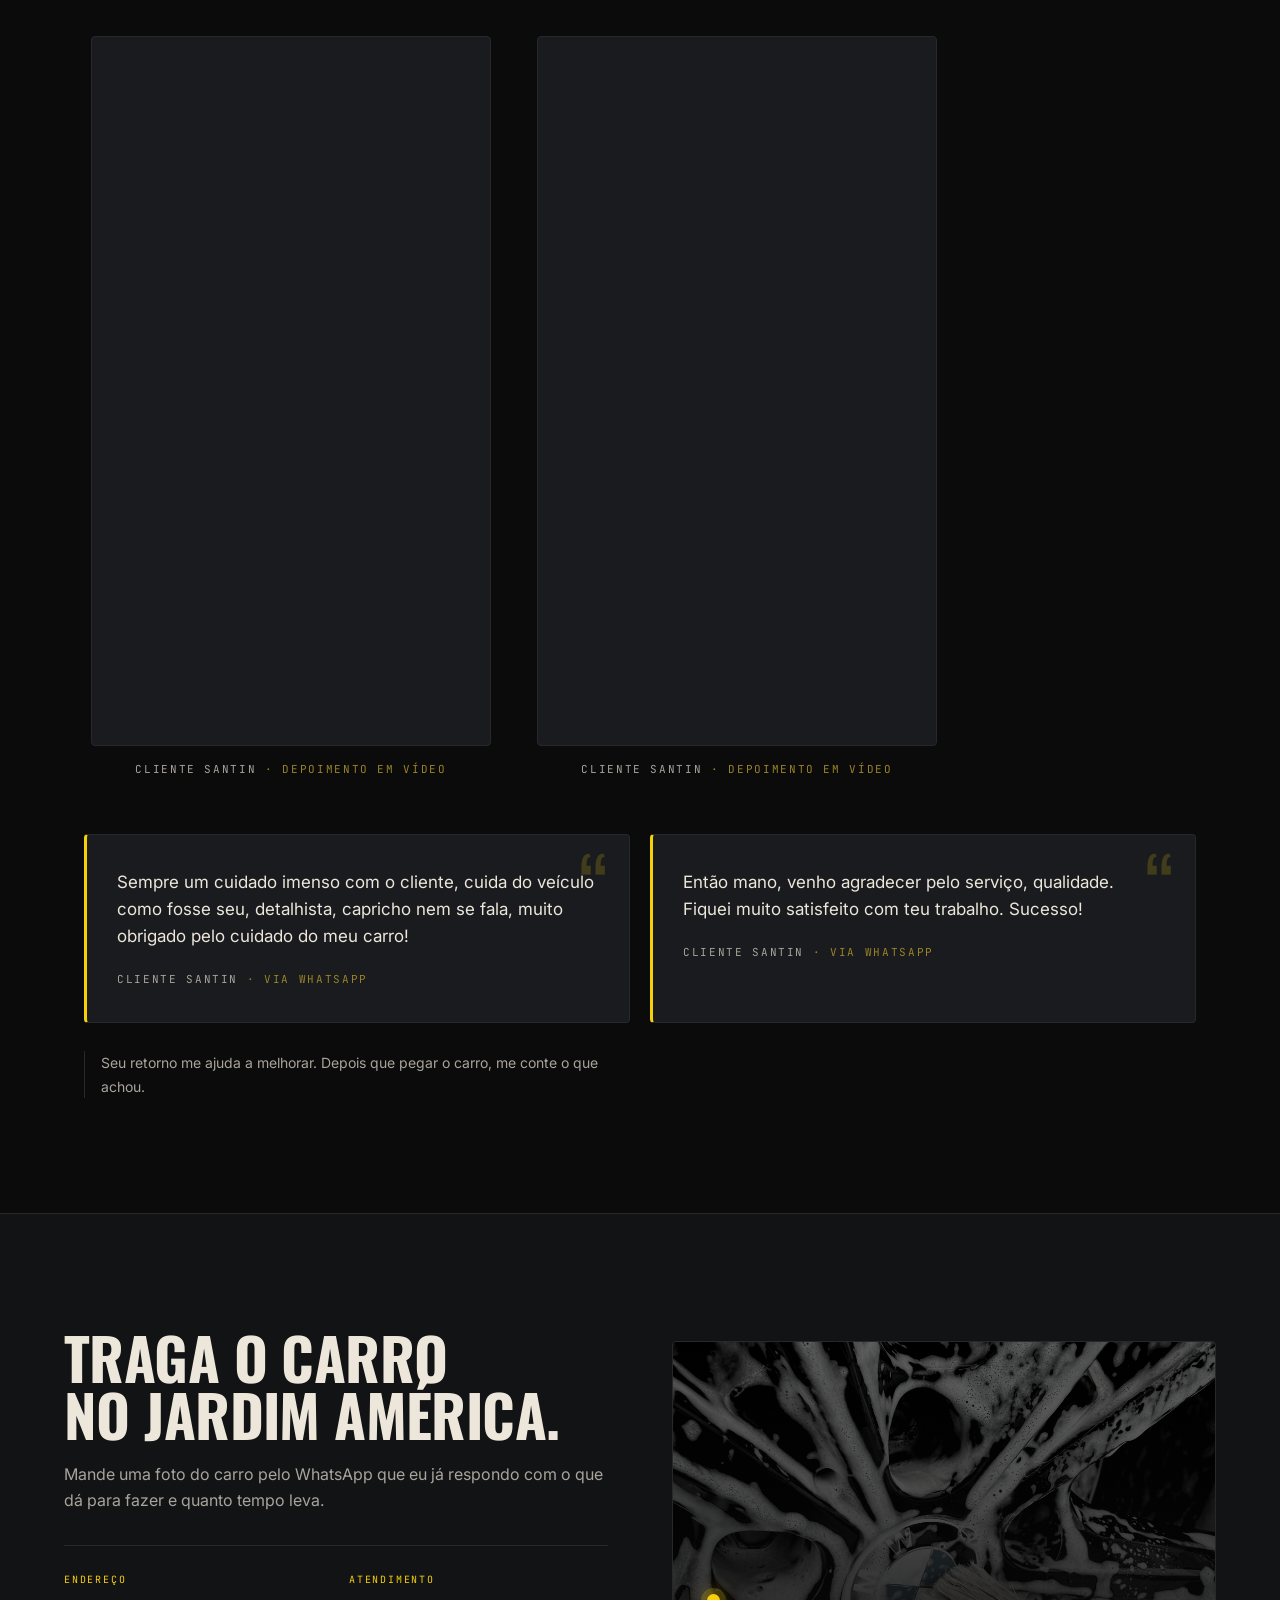
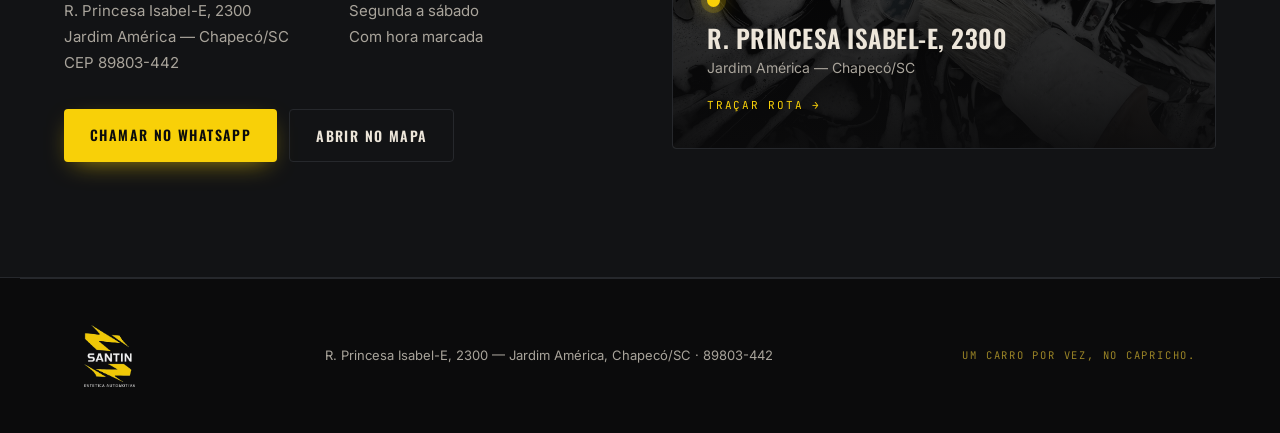
==== commit fb43daf1: "Adiciona depoimentos em vídeo na seção Clientes Insere os dois players verticais da ConverteAI acima" ====
--- a/index.html
+++ b/index.html
@@ -16,6 +16,7 @@
 <link rel="preconnect" href="https://fonts.googleapis.com">
 <link rel="preconnect" href="https://fonts.gstatic.com" crossorigin>
 <link href="https://fonts.googleapis.com/css2?family=Oswald:wght@400;500;600;700&family=Inter:wght@400;500;600&family=JetBrains+Mono:wght@400;500&display=swap" rel="stylesheet">
+<link rel="preconnect" href="https://scripts.converteai.net" crossorigin>
 <link rel="stylesheet" href="style.css">
 <script type="application/ld+json">
 {
@@ -321,8 +322,41 @@
 <section class="section" id="clientes">
   <header class="section-head">
     <h2>Clientes</h2>
-    <p class="section-lede">Mensagens que recebi de clientes depois de entregar o carro.</p>
+    <p class="section-lede">Quem já passou aqui falando do resultado — no vídeo e por mensagem.</p>
   </header>
+
+  <!-- depoimentos em vídeo -->
+  <div class="vids">
+    <figure class="vid">
+      <div id="ifr_6aeb33d59cb55ca4cc9752a7_wrapper" class="vid-wrapper">
+        <div style="position:relative;padding:177.77777777777777% 0 0 0" id="ifr_6aeb33d59cb55ca4cc9752a7_aspect">
+          <iframe frameborder="0" allowfullscreen src="about:blank"
+                  id="ifr_6aeb33d59cb55ca4cc9752a7"
+                  title="Depoimento de cliente da Santin Estética Automotiva"
+                  loading="lazy"
+                  style="position:absolute;top:0;left:0;width:100%;height:100%"
+                  referrerpolicy="origin"
+                  onload="this.onload=null,this.src='https://scripts.converteai.net/60c57e38-903d-4b8c-afdb-955793042b17/players/6aeb33d59cb55ca4cc9752a7/v4/embed.html'+(location.search||'?')+'&vl='+encodeURIComponent(location.href)"></iframe>
+        </div>
+      </div>
+      <figcaption>Cliente Santin <span>· depoimento em vídeo</span></figcaption>
+    </figure>
+
+    <figure class="vid">
+      <div id="ifr_6aeb3556a539367385f89831_wrapper" class="vid-wrapper">
+        <div style="position:relative;padding:177.77777777777777% 0 0 0" id="ifr_6aeb3556a539367385f89831_aspect">
+          <iframe frameborder="0" allowfullscreen src="about:blank"
+                  id="ifr_6aeb3556a539367385f89831"
+                  title="Depoimento de cliente da Santin Estética Automotiva"
+                  loading="lazy"
+                  style="position:absolute;top:0;left:0;width:100%;height:100%"
+                  referrerpolicy="origin"
+                  onload="this.onload=null,this.src='https://scripts.converteai.net/60c57e38-903d-4b8c-afdb-955793042b17/players/6aeb3556a539367385f89831/v4/embed.html'+(location.search||'?')+'&vl='+encodeURIComponent(location.href)"></iframe>
+        </div>
+      </div>
+      <figcaption>Cliente Santin <span>· depoimento em vídeo</span></figcaption>
+    </figure>
+  </div>
 
   <div class="quotes">
     <figure class="quote">
@@ -404,6 +438,7 @@
   <span>WhatsApp</span>
 </a>
 
+<script src="https://scripts.converteai.net/lib/js/smartplayer-wc/v4/sdk.js" async></script>
 <script src="script.js"></script>
 </body>
 </html>
--- a/style.css
+++ b/style.css
@@ -411,6 +411,25 @@
 .steps h3{ font-size:22px; margin-bottom:10px; }
 .steps p{ margin:0; color:var(--bone-dim); font-size:14.5px; }
 
+/* ---------- depoimentos em vídeo ---------- */
+.vids{
+  display:grid; grid-template-columns:repeat(auto-fit, minmax(260px,1fr));
+  gap:clamp(20px,3vw,32px);
+  max-width:860px; margin:0 0 clamp(36px,5vw,56px);
+}
+.vid{ margin:0; }
+.vid-wrapper{
+  width:100%; max-width:400px; margin:0 auto;
+  border:1px solid var(--line); border-radius:var(--r);
+  overflow:hidden; background:var(--ink-3);
+}
+.vid figcaption{
+  font-family:var(--mono); font-size:11px;
+  letter-spacing:0.15em; text-transform:uppercase; color:var(--bone-dim);
+  margin-top:14px; text-align:center;
+}
+.vid figcaption span{ color:var(--brass); }
+
 /* ---------- depoimentos ---------- */
 .quotes{
   display:grid; grid-template-columns:repeat(auto-fit, minmax(300px,1fr));
